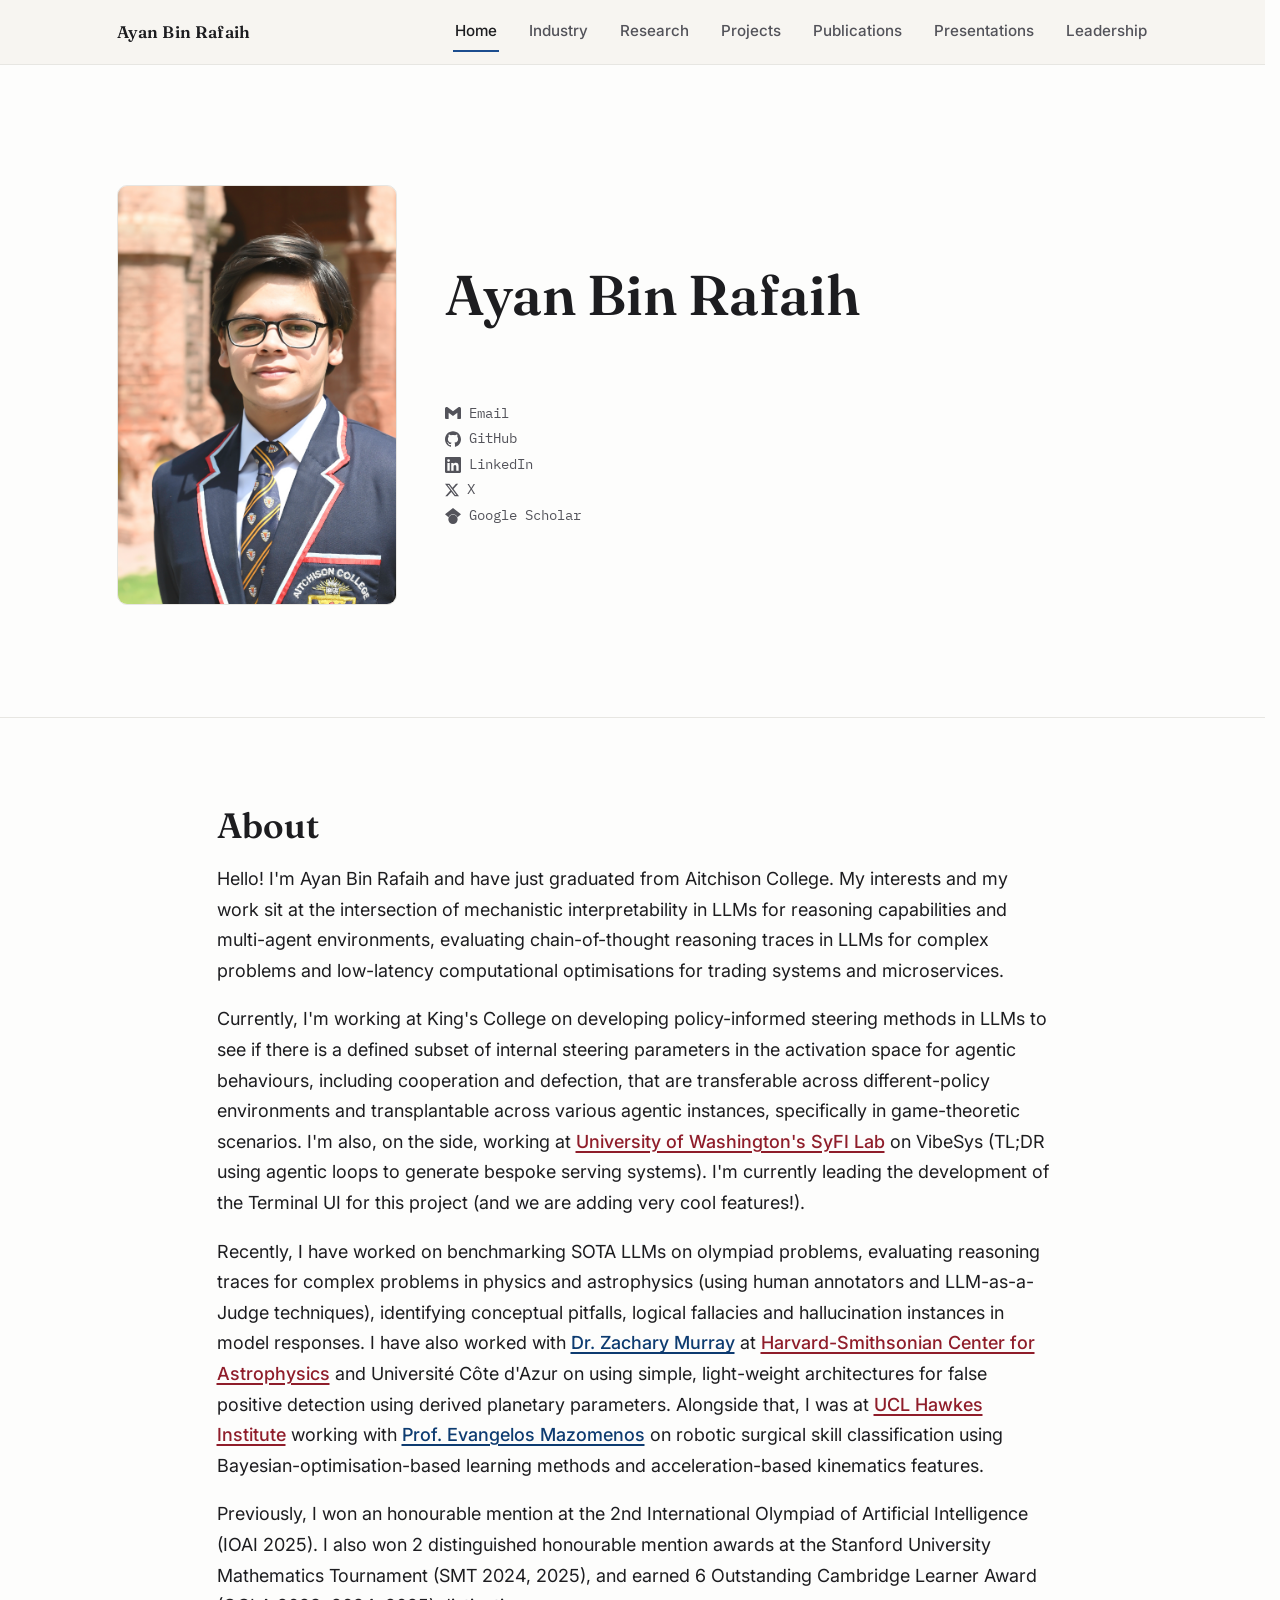
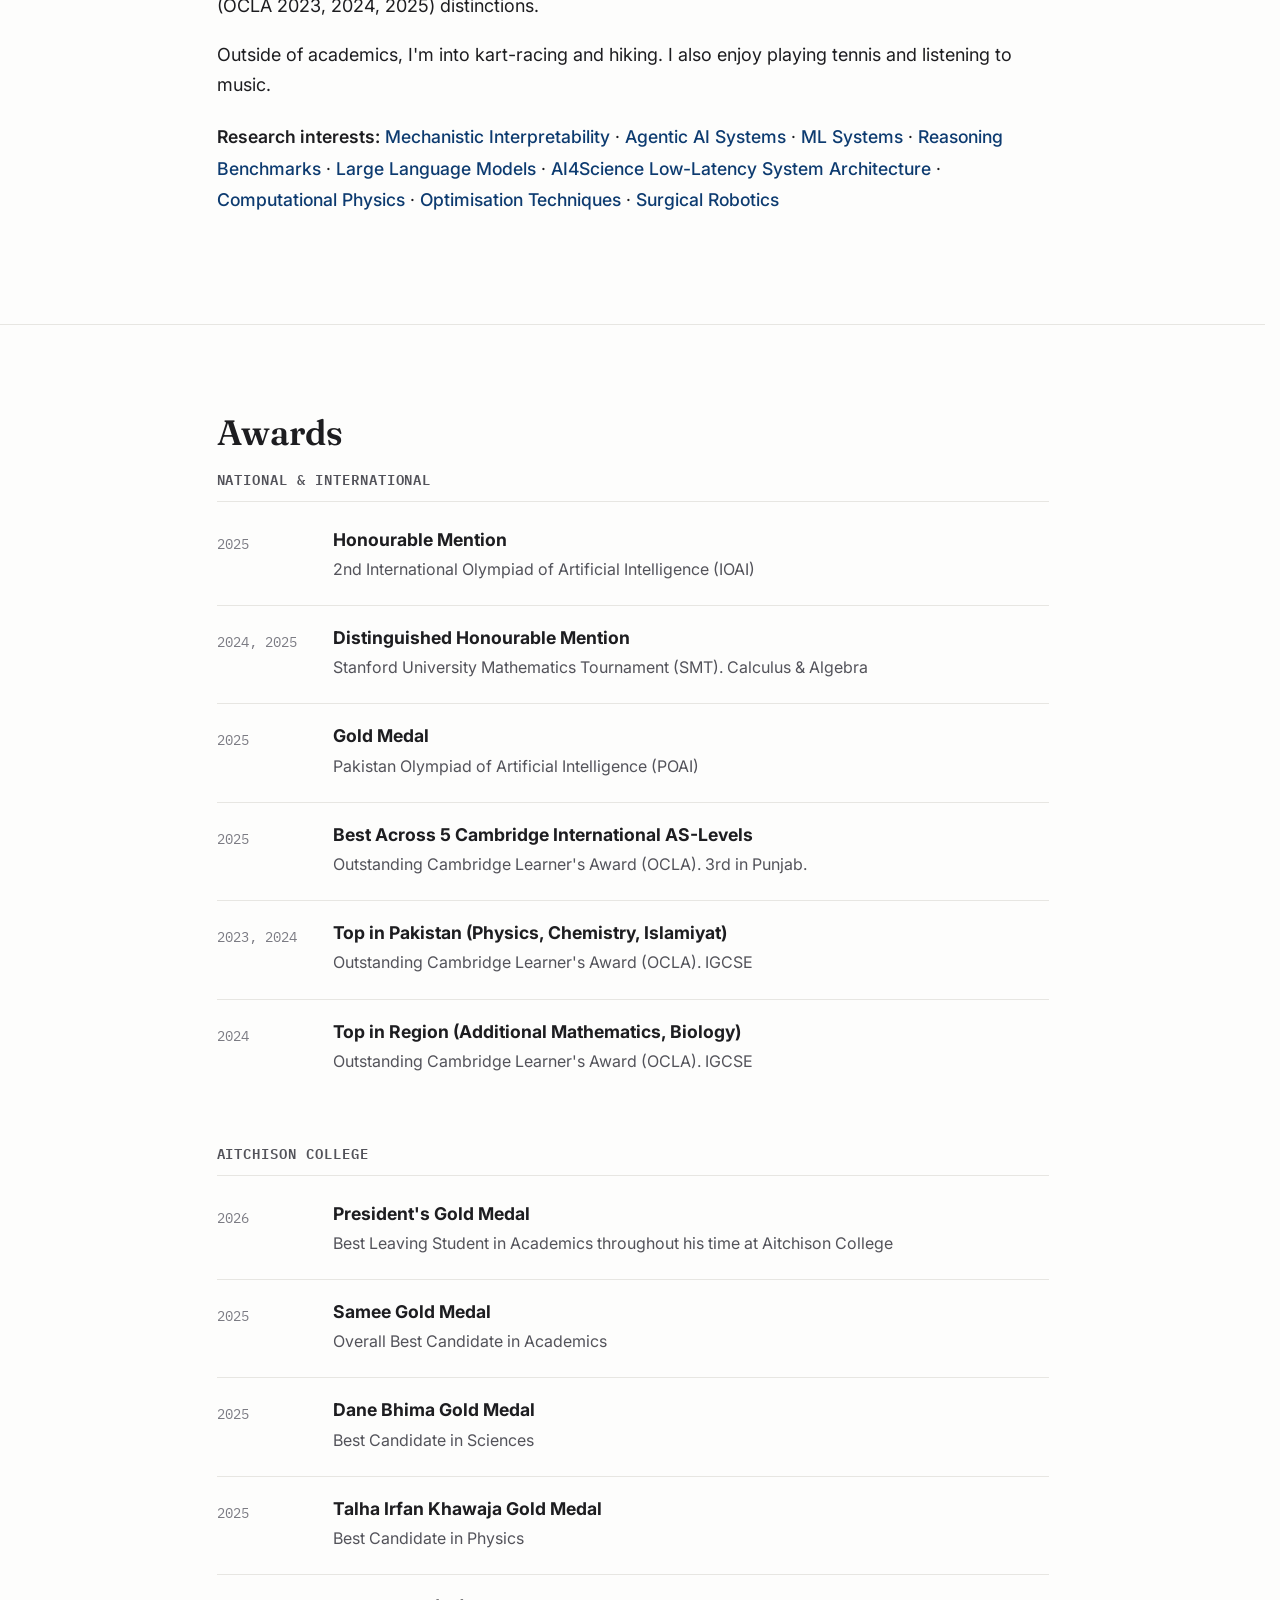
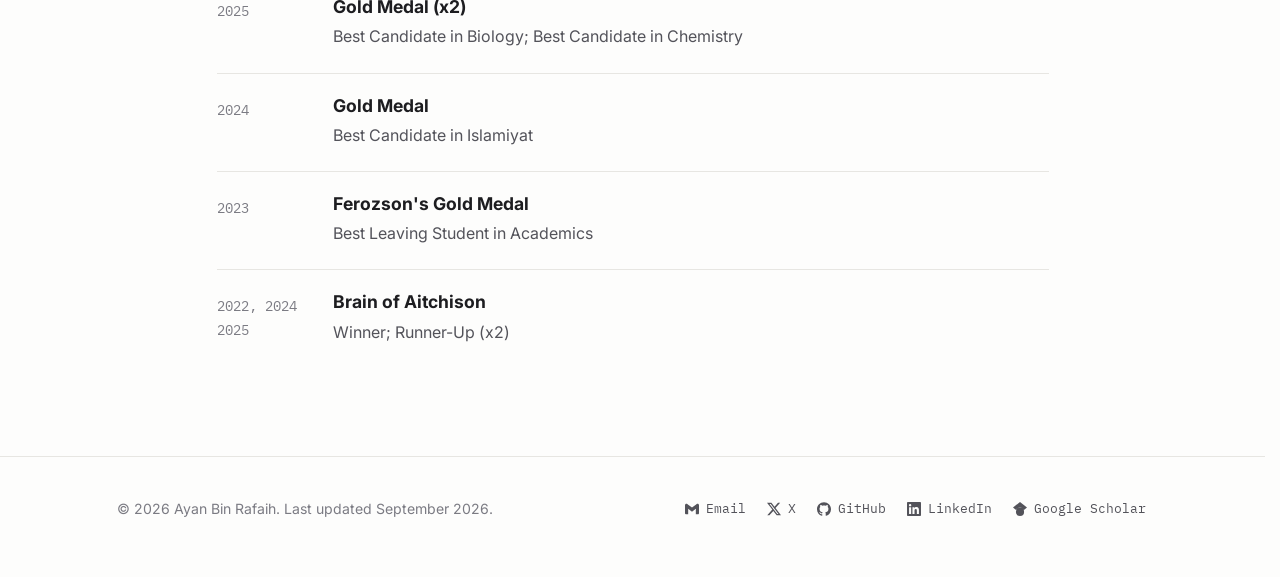
==== index.html @ d98ba375 "fix the top bar" ====
<!DOCTYPE html>
<html lang="en">
<head>
<meta charset="UTF-8">
<meta name="viewport" content="width=device-width, initial-scale=1.0">
<title>Ayan Bin Rafaih</title>
<meta name="description" content="Ayan Bin Rafaih — machine learning, computational astrophysics, and robotics research.">

<link rel="preconnect" href="https://fonts.googleapis.com">
<link rel="preconnect" href="https://fonts.gstatic.com" crossorigin>
<link href="https://fonts.googleapis.com/css2?family=Fraunces:opsz,wght@9..144,500;9..144,600;9..144,700&family=Inter:wght@400;500;600;700&family=IBM+Plex+Mono:wght@400;500&display=swap" rel="stylesheet">

<link rel="stylesheet" href="css/style.css?v=20">
</head>
<body>

<header class="site-header">
  <div class="nav-wrap">
    <a href="index.html#home" class="logo">Ayan Bin Rafaih</a>
    <button class="nav-toggle" aria-label="Toggle navigation" aria-expanded="false">
      <span></span>
    </button>
    <nav class="site-nav" id="site-nav">
      <a href="index.html#home" data-nav="home">Home</a>
      <a href="experience.html">Industry</a>
      <a href="research.html">Research</a>
      <a href="projects.html">Projects</a>
      <a href="publications.html">Publications</a>
      <a href="presentations.html">Presentations</a>
      <a href="leadership.html">Leadership</a>
    </nav>
  </div>
</header>

<main>

  <section id="home" class="hero">
    <div class="hero-inner">
      <div class="hero-text">
        <h1>Ayan Bin Rafaih</h1>
        <p class="tagline"></p>

        <div class="link-list">
          <button type="button" class="link-item link-item--email" id="email-copy" data-email="ayanbrafaih@gmail.com" aria-label="Copy email address">
            <svg width="16" height="16" viewBox="0 0 24 24" fill="currentColor" aria-hidden="true" focusable="false"><path d="M24 5.457v13.909c0 .904-.732 1.636-1.636 1.636h-3.819V11.73L12 16.64l-6.545-4.91v9.273H1.636A1.636 1.636 0 0 1 0 19.366V5.457c0-2.023 2.309-3.178 3.927-1.964L5.455 4.64 12 9.548l6.545-4.91 1.528-1.145C21.69 2.28 24 3.434 24 5.457z"></path></svg>
            <span class="link-label">Email</span>
            <span class="icon-tooltip">Click to copy</span>
          </button>

          <a class="link-item link-item--github" href="https://github.com/ayanbinrafaih" target="_blank" rel="noopener" aria-label="GitHub">
            <svg width="16" height="16" viewBox="0 0 24 24" fill="currentColor" aria-hidden="true" focusable="false"><path d="M12 .297c-6.63 0-12 5.373-12 12 0 5.303 3.438 9.8 8.205 11.385.6.113.82-.258.82-.577 0-.285-.01-1.04-.015-2.04-3.338.724-4.042-1.61-4.042-1.61C4.422 18.07 3.633 17.7 3.633 17.7c-1.087-.744.084-.729.084-.729 1.205.084 1.838 1.236 1.838 1.236 1.07 1.835 2.809 1.305 3.495.998.108-.776.417-1.305.76-1.605-2.665-.3-5.466-1.332-5.466-5.93 0-1.31.465-2.38 1.235-3.22-.135-.303-.54-1.523.105-3.176 0 0 1.005-.322 3.3 1.23.96-.267 1.98-.399 3-.405 1.02.006 2.04.138 3 .405 2.28-1.552 3.285-1.23 3.285-1.23.645 1.653.24 2.873.12 3.176.765.84 1.23 1.91 1.23 3.22 0 4.61-2.805 5.625-5.475 5.92.42.36.81 1.096.81 2.22 0 1.606-.015 2.896-.015 3.286 0 .315.21.69.825.57C20.565 22.092 24 17.592 24 12.297c0-6.627-5.373-12-12-12"></path></svg>
            <span class="link-label">GitHub</span>
          </a>

          <a class="link-item link-item--linkedin" href="https://www.linkedin.com/in/ayanbinrafaih" target="_blank" rel="noopener" aria-label="LinkedIn">
            <svg width="16" height="16" viewBox="0 0 24 24" fill="currentColor" aria-hidden="true" focusable="false"><path d="M20.447 20.452h-3.554v-5.569c0-1.328-.027-3.037-1.852-3.037-1.853 0-2.136 1.445-2.136 2.939v5.667H9.351V9h3.414v1.561h.046c.477-.9 1.637-1.85 3.37-1.85 3.601 0 4.267 2.37 4.267 5.455v6.286zM5.337 7.433a2.062 2.062 0 1 1 0-4.124 2.062 2.062 0 0 1 0 4.124zm1.782 13.019H3.555V9h3.564v11.452zM22.225 0H1.771C.792 0 0 .774 0 1.729v20.542C0 23.227.792 24 1.771 24h20.451C23.2 24 24 23.227 24 22.271V1.729C24 .774 23.2 0 22.222 0h.003z"></path></svg>
            <span class="link-label">LinkedIn</span>
          </a>

          <a class="link-item link-item--x" href="https://x.com/ayanbinrafaih" target="_blank" rel="noopener" aria-label="X (Twitter)">
            <svg width="16" height="16" viewBox="0 0 24 24" fill="currentColor" aria-hidden="true" focusable="false"><path d="M18.901 1.153h3.68l-8.04 9.19L24 22.846h-7.406l-5.8-7.584-6.638 7.584H.474l8.6-9.83L0 1.154h7.594l5.243 6.932 6.064-6.933zm-1.291 19.49h2.039L6.486 3.24H4.298l13.312 17.403z"></path></svg>
            <span class="link-label">X</span>
          </a>

          <a class="link-item link-item--scholar" href="https://scholar.google.com/citations?user=3FV8oHsAAAAJ&hl=en" target="_blank" rel="noopener" aria-label="Google Scholar">
            <svg width="16" height="16" viewBox="0 0 24 24" fill="currentColor" aria-hidden="true" focusable="false"><path d="M5.242 13.769 0 9.5 12 0l12 9.5-5.242 4.269C17.548 11.249 14.978 9.5 12 9.5c-2.977 0-5.548 1.748-6.758 4.269zM12 10a7 7 0 1 0 0 14 7 7 0 0 0 0-14z"></path></svg>
            <span class="link-label">Google Scholar</span>
          </a>
        </div>
      </div>

      <div class="hero-photo">
        <img
          src="assets/img/profile.jpg"
          alt="Photo of Ayan Bin Rafaih"
          onerror="this.style.display='none'; this.nextElementSibling.style.display='flex';">
        <div class="photo-fallback">
          <span>Add your photo</span>
          <small>assets/img/profile.jpg</small>
        </div>
      </div>
    </div>
  </section>

  <section id="about">
    <div class="section-inner">
      <h2>About</h2>

      <p>
        Hello! I'm Ayan Bin Rafaih and have just graduated from Aitchison College. My interests and my work sit at the intersection of mechanistic interpretability in LLMs for reasoning capabilities and multi-agent environments, evaluating chain-of-thought reasoning traces in LLMs for complex problems and low-latency computational optimisations for trading systems and microservices.
      </p>
      <p>
        Currently, I'm working at King's College on developing policy-informed steering methods in LLMs to see if there is a defined subset of internal steering parameters in the activation space for
        agentic behaviours, including cooperation and defection, that are transferable across different-policy environments and transplantable across various agentic instances,
        specifically in game-theoretic scenarios.
        I'm also, on the side, working at <a class="link-place" href="https://syfi.cs.washington.edu/" target="_blank" rel="noopener noreferrer">University of Washington's SyFI Lab</a> on VibeSys
        (TL;DR using agentic loops to generate bespoke serving systems). I'm currently leading the development of the Terminal UI for this project (and we are adding very cool features!).
      </p>

      <p>
        <p>
          Recently, I have worked on benchmarking SOTA LLMs on olympiad problems, evaluating reasoning traces for complex problems in physics and astrophysics (using human annotators and LLM-as-a-Judge techniques), identifying conceptual pitfalls, logical fallacies and hallucination instances in model responses.
          I have also worked with
          <a class="link-person" href="https://cv.hal.science/zachary-murray" target="_blank" rel="noopener noreferrer">
            Dr. Zachary Murray</a> at
          <a class="link-place" href="https://www.cfa.harvard.edu/" target="_blank" rel="noopener noreferrer">
            Harvard-Smithsonian Center for Astrophysics</a>
          and Université Côte d'Azur on using simple, light-weight architectures for false positive detection using derived planetary parameters.
          Alongside that, I was at <a class="link-place" href="https://www.ucl.ac.uk/hawkes-institute" target="_blank" rel="noopener noreferrer">UCL Hawkes Institute</a>
          working with <a class="link-person" href="https://profiles.ucl.ac.uk/47802-evangelos-mazomenos" target="_blank" rel="noopener noreferrer">Prof. Evangelos Mazomenos</a> on robotic surgical skill classification using Bayesian-optimisation-based learning methods and acceleration-based kinematics features.
        </p>
      </p>
      <p>
        Previously, I won an honourable mention at the 2nd International Olympiad of Artificial Intelligence (IOAI 2025).
        I also won 2 distinguished honourable mention awards at the Stanford University Mathematics Tournament 
        (SMT 2024, 2025), and earned 6 Outstanding Cambridge Learner Award (OCLA 2023, 2024, 2025) distinctions.
      </p>

      <p>
        Outside of academics, I'm into kart-racing and hiking. I also enjoy playing tennis and listening to music.
      </p>
      <div class="research-interests">
        <strong>Research interests:</strong>
        <a href="#">Mechanistic Interpretability</a> ·
        <a href="#">Agentic AI Systems</a> ·
        <a href="#">ML Systems</a> ·
        <a href="#">Reasoning Benchmarks</a> ·
        <a href="#">Large Language Models</a> ·
        <a href="#">AI4Science</a>
        <a href="#">Low-Latency System Architecture</a> ·
        <a href="#">Computational Physics</a> ·
        <a href="#">Optimisation Techniques</a> ·
        <a href="#">Surgical Robotics</a>
      </div>
    </div>
  </section>

  <section id="awards">
    <div class="section-inner">
      <h2>Awards</h2>

      <div class="awards-group">
        <h3>National &amp; International</h3>

        <div class="award-row">
          <div class="award-year">2025</div>
          <div class="award-body">
            <h4>Honourable Mention</h4>
            <p>2nd International Olympiad of Artificial Intelligence (IOAI)</p>
          </div>
        </div>

        <div class="award-row">
          <div class="award-year">2024, 2025</div>
          <div class="award-body">
            <h4>Distinguished Honourable Mention</h4>
            <p>Stanford University Mathematics Tournament (SMT). Calculus & Algebra</p>
          </div>
        </div>

        <div class="award-row">
          <div class="award-year">2025</div>
          <div class="award-body">
            <h4>Gold Medal</h4>
            <p>Pakistan Olympiad of Artificial Intelligence (POAI)</p>
          </div>
        </div>

        <div class="award-row">
          <div class="award-year">2025</div>
          <div class="award-body">
            <h4>Best Across 5 Cambridge International AS-Levels</h4>
            <p>Outstanding Cambridge Learner's Award (OCLA). 3rd in Punjab.</p>
          </div>
        </div>

        <div class="award-row">
          <div class="award-year">2023, 2024</div>
          <div class="award-body">
            <h4>Top in Pakistan (Physics, Chemistry, Islamiyat)</h4>
            <p>Outstanding Cambridge Learner's Award (OCLA). IGCSE</p>
          </div>
        </div>

        <div class="award-row">
          <div class="award-year">2024</div>
          <div class="award-body">
            <h4>Top in Region (Additional Mathematics, Biology)</h4>
            <p>Outstanding Cambridge Learner's Award (OCLA). IGCSE</p>
          </div>
        </div>

      </div>

      <div class="awards-group">
        <h3>Aitchison College</h3>

        <div class="award-row">
          <div class="award-year">2026</div>
          <div class="award-body">
            <h4>President's Gold Medal</h4>
            <p class="muted">Best Leaving Student in Academics throughout his time at Aitchison College</p>
          </div>
        </div>

        <div class="award-row">
          <div class="award-year">2025</div>
          <div class="award-body">
            <h4>Samee Gold Medal</h4>
            <p class="muted">Overall Best Candidate in Academics</p>
          </div>
        </div>

        <div class="award-row">
          <div class="award-year">2025</div>
          <div class="award-body">
            <h4>Dane Bhima Gold Medal</h4>
            <p class="muted">Best Candidate in Sciences</p>
          </div>
        </div>

        <div class="award-row">
          <div class="award-year">2025</div>
          <div class="award-body">
            <h4>Talha Irfan Khawaja Gold Medal</h4>
            <p class="muted">Best Candidate in Physics</p>
          </div>
        </div>

        <div class="award-row">
          <div class="award-year">2025</div>
          <div class="award-body">
            <h4>Gold Medal (x2)</h4>
            <p class="muted">Best Candidate in Biology; Best Candidate in Chemistry</p>
          </div>
        </div>

        <div class="award-row">
          <div class="award-year">2024</div>
          <div class="award-body">
            <h4>Gold Medal</h4>
            <p class="muted">Best Candidate in Islamiyat</p>
          </div>
        </div>

        <div class="award-row">
          <div class="award-year">2023</div>
          <div class="award-body">
            <h4>Ferozson's Gold Medal</h4>
            <p class="muted">Best Leaving Student in Academics</p>
          </div>
        </div>

        <div class="award-row">
          <div class="award-year">
            2022, 2024<br>
            2025</div>
          <div class="award-body">
            <h4>Brain of Aitchison</h4>
            <p class="muted">Winner; Runner-Up (x2)</p>
          </div>
        </div>


      </div>
    </div>
  </section>

</main>

<footer class="site-footer">
  <div class="footer-wrap">
    <p>© 2026 Ayan Bin Rafaih. Last updated September 2026.</p>
    <div class="link-list link-list--inline">
      <button type="button" class="link-item link-item--email" id="email-copy-footer" data-email="ayanbrafaih@gmail.com" aria-label="Copy email address">
        <svg width="16" height="16" viewBox="0 0 24 24" fill="currentColor" aria-hidden="true" focusable="false"><path d="M24 5.457v13.909c0 .904-.732 1.636-1.636 1.636h-3.819V11.73L12 16.64l-6.545-4.91v9.273H1.636A1.636 1.636 0 0 1 0 19.366V5.457c0-2.023 2.309-3.178 3.927-1.964L5.455 4.64 12 9.548l6.545-4.91 1.528-1.145C21.69 2.28 24 3.434 24 5.457z"></path></svg>
        <span class="link-label">Email</span>
        <span class="icon-tooltip">Copy email</span>
      </button>
      <a class="link-item link-item--x" href="#" target="_blank" rel="noopener" aria-label="X (Twitter)">
        <svg width="16" height="16" viewBox="0 0 24 24" fill="currentColor" aria-hidden="true" focusable="false"><path d="M18.901 1.153h3.68l-8.04 9.19L24 22.846h-7.406l-5.8-7.584-6.638 7.584H.474l8.6-9.83L0 1.154h7.594l5.243 6.932 6.064-6.933zm-1.291 19.49h2.039L6.486 3.24H4.298l13.312 17.403z"></path></svg>
        <span class="link-label">X</span>
        <span class="icon-tooltip">X — add link</span>
      </a>
      <a class="link-item link-item--github" href="https://github.com/ayanbinrafaih" target="_blank" rel="noopener" aria-label="GitHub">
        <svg width="16" height="16" viewBox="0 0 24 24" fill="currentColor" aria-hidden="true" focusable="false"><path d="M12 .297c-6.63 0-12 5.373-12 12 0 5.303 3.438 9.8 8.205 11.385.6.113.82-.258.82-.577 0-.285-.01-1.04-.015-2.04-3.338.724-4.042-1.61-4.042-1.61C4.422 18.07 3.633 17.7 3.633 17.7c-1.087-.744.084-.729.084-.729 1.205.084 1.838 1.236 1.838 1.236 1.07 1.835 2.809 1.305 3.495.998.108-.776.417-1.305.76-1.605-2.665-.3-5.466-1.332-5.466-5.93 0-1.31.465-2.38 1.235-3.22-.135-.303-.54-1.523.105-3.176 0 0 1.005-.322 3.3 1.23.96-.267 1.98-.399 3-.405 1.02.006 2.04.138 3 .405 2.28-1.552 3.285-1.23 3.285-1.23.645 1.653.24 2.873.12 3.176.765.84 1.23 1.91 1.23 3.22 0 4.61-2.805 5.625-5.475 5.92.42.36.81 1.096.81 2.22 0 1.606-.015 2.896-.015 3.286 0 .315.21.69.825.57C20.565 22.092 24 17.592 24 12.297c0-6.627-5.373-12-12-12"></path></svg>
        <span class="link-label">GitHub</span>
        <span class="icon-tooltip">GitHub</span>
      </a>
      <a class="link-item link-item--linkedin" href="https://www.linkedin.com/in/ayanbinrafaih" target="_blank" rel="noopener" aria-label="LinkedIn">
        <svg width="16" height="16" viewBox="0 0 24 24" fill="currentColor" aria-hidden="true" focusable="false"><path d="M20.447 20.452h-3.554v-5.569c0-1.328-.027-3.037-1.852-3.037-1.853 0-2.136 1.445-2.136 2.939v5.667H9.351V9h3.414v1.561h.046c.477-.9 1.637-1.85 3.37-1.85 3.601 0 4.267 2.37 4.267 5.455v6.286zM5.337 7.433a2.062 2.062 0 1 1 0-4.124 2.062 2.062 0 0 1 0 4.124zm1.782 13.019H3.555V9h3.564v11.452zM22.225 0H1.771C.792 0 0 .774 0 1.729v20.542C0 23.227.792 24 1.771 24h20.451C23.2 24 24 23.227 24 22.271V1.729C24 .774 23.2 0 22.222 0h.003z"></path></svg>
        <span class="link-label">LinkedIn</span>
        <span class="icon-tooltip">LinkedIn</span>
      </a>
      <a class="link-item link-item--scholar" href="https://scholar.google.com/citations?user=3FV8oHsAAAAJ&hl=en" target="_blank" rel="noopener" aria-label="Google Scholar">
        <svg width="16" height="16" viewBox="0 0 24 24" fill="currentColor" aria-hidden="true" focusable="false"><path d="M5.242 13.769 0 9.5 12 0l12 9.5-5.242 4.269C17.548 11.249 14.978 9.5 12 9.5c-2.977 0-5.548 1.748-6.758 4.269zM12 10a7 7 0 1 0 0 14 7 7 0 0 0 0-14z"></path></svg>
        <span class="link-label">Google Scholar</span>
        <span class="icon-tooltip">Google Scholar</span>
      </a>
    </div>
  </div>
</footer>

<script src="js/main.js?v=2"></script>
</body>
</html>
---- css/style.css ----
:root {

    --bg:            #fdfdfc;
    --bg-elevated:   #ffffff;
    --bg-subtle:     #f4f4f2;
    --border:        #e7e6e2;
    --border-strong: #d3d1cb;

    --text:          #1d1d20;
    --text-soft:     #53535a;
    --text-faint:    #7b7b83;

    --accent:        #1c4d8f;
    --accent-strong: #123a6b;
    --accent-soft:   #cbdcf3;
    --accent-soft-2: #e7effa;

    --link:          #0d3b70;
    --link-hover:    #082a52;
    --meta:          #10528f;
    --meta-hover:    #0d4180;
    --place:         #8f1d2a;
    --place-hover:   #6b1220;
    --meta-soft:     #e7effa;
    --meta-border:   #b9cdea;
    --ink-strong:    #1b1a18;

    --shadow: 0 1px 2px rgba(28, 28, 30, 0.04), 0 4px 16px rgba(28, 28, 30, 0.05);

    --font-display: "Fraunces", "Iowan Old Style", Georgia, serif;
    --font-body: "Inter", -apple-system, BlinkMacSystemFont, "Segoe UI", sans-serif;
    --font-mono: "IBM Plex Mono", "SFMono-Regular", Consolas, monospace;

    --max-w: 880px;
    --max-w-wide: 1080px;
    --radius: 10px;
    --radius-sm: 6px;
  }

  *, *::before, *::after { box-sizing: border-box; }

  html {
    scroll-behavior: smooth;
    scroll-padding-top: 84px;
    scrollbar-gutter: stable;
  }

  @media (prefers-reduced-motion: reduce) {
    html { scroll-behavior: auto; }
    *, *::before, *::after {
      animation-duration: 0.001ms !important;
      animation-iteration-count: 1 !important;
      transition-duration: 0.001ms !important;
      scroll-behavior: auto !important;
    }
  }

  body {
    margin: 0;
    background: var(--bg);
    color: var(--text);
    font-family: var(--font-body);
    font-size: 18px;
    line-height: 1.7;
    -webkit-font-smoothing: antialiased;
  }

  h1, h2, h3, h4 {
    font-family: var(--font-display);
    font-weight: 600;
    line-height: 1.15;
    margin: 0 0 0.5em;
    color: var(--text);
  }

  h1 { font-size: clamp(2.4rem, 6vw, 3.5rem); font-weight: 600; }
  h2 { font-size: clamp(1.8rem, 4vw, 2.2rem); }
  h3 { font-size: 1.3rem; }

  p { margin: 0 0 1em; }

  a {
    color: var(--link);
    font-weight: 500;
    text-decoration: underline;
    text-decoration-thickness: 2px;
    text-underline-offset: 3px;
}

a:hover {
    color: var(--link-hover);
}

  a.link-place { color: var(--place); }
  a.link-place:hover { color: var(--place-hover); }
  a.link-person { color: var(--link); }
  a.link-person:hover { color: var(--link-hover); }

  a:focus-visible,
  button:focus-visible,
  input:focus-visible,
  textarea:focus-visible,
  [tabindex]:focus-visible {
    outline: 2px solid var(--accent);
    outline-offset: 3px;
    border-radius: 4px;
  }

  ul { padding-left: 1.2em; }

  img { max-width: 100%; display: block; }

  .muted { color: var(--text-soft); }

  .visually-hidden {
    position: absolute;
    width: 1px; height: 1px;
    overflow: hidden;
    clip: rect(0 0 0 0);
    white-space: nowrap;
  }

  .section-inner {
    max-width: var(--max-w);
    margin: 0 auto;
    padding: 0 24px;
  }
  .section-inner--projects {
    max-width: 1180px;
    margin: 0 auto;
    padding: 0 24px;
  }
  .section-inner--wide {
    max-width: var(--max-w-wide);
    margin: 0 auto;
    padding: 0 24px;
  }

  section { padding: 88px 0; }
  section + section { border-top: 1px solid var(--border); }

  .eyebrow {
    font-family: var(--font-mono);
    font-size: 0.74rem;
    letter-spacing: 0.09em;
    text-transform: uppercase;
    color: var(--accent-strong);
    margin: 0 0 14px;
  }

  .section-head {
    margin-bottom: 44px;
  }
  .section-head p {
    max-width: 56ch;
    color: var(--text-soft);
    font-size: 1.15rem;
  }

  .site-header {
    position: sticky;
    top: 0;
    z-index: 50;
    background: rgba(247, 245, 240, 0.92);
    backdrop-filter: saturate(140%) blur(8px);
    border-bottom: 1px solid var(--border);
  }

  .nav-wrap {
    max-width: var(--max-w-wide);
    margin: 0 auto;
    padding: 0 24px;
    height: 64px;
    display: flex;
    align-items: center;
    justify-content: space-between;
  }

  .logo {
    font-family: var(--font-display);
    font-weight: 600;
    font-size: 1.05rem;
    color: var(--text);
    text-decoration: none;
    letter-spacing: 0.01em;
    white-space: nowrap;
  }
  .logo:hover { color: var(--accent-strong); }

  .site-nav {
    display: flex;
    align-items: center;
    gap: 28px;
  }

  .site-nav a {
    font-size: 0.95rem;
    color: var(--text-soft);
    text-decoration: none;
    padding: 6px 2px;
    border-bottom: 2px solid transparent;
    transition: color 0.15s ease, border-color 0.15s ease;
  }
  .site-nav a:hover { color: var(--text); }
  .site-nav a.is-active {
    color: var(--text);
    border-bottom-color: var(--accent);
  }

  .nav-toggle {
    display: none;
    width: 38px; height: 38px;
    background: transparent;
    border: 1px solid var(--border-strong);
    border-radius: var(--radius-sm);
    cursor: pointer;
    position: relative;
  }
  .nav-toggle span,
  .nav-toggle span::before,
  .nav-toggle span::after {
    content: "";
    position: absolute;
    left: 9px; right: 9px;
    height: 2px;
    background: var(--text);
    transition: transform 0.2s ease, opacity 0.2s ease;
  }
  .nav-toggle span { top: 18px; }
  .nav-toggle span::before { top: -6px; }
  .nav-toggle span::after { top: 6px; }
  .nav-toggle[aria-expanded="true"] span { opacity: 0; }
  .nav-toggle[aria-expanded="true"] span::before { transform: translateY(6px) rotate(45deg); top: 0;}
  .nav-toggle[aria-expanded="true"] span::after { transform: translateY(-6px) rotate(-45deg); top: 0;}

  @media (max-width: 760px) {
    .nav-toggle { display: block; }
    .site-nav {
      position: absolute;
      top: 64px; left: 0; right: 0;
      background: var(--bg-elevated);
      border-bottom: 1px solid var(--border);
      flex-direction: column;
      align-items: flex-start;
      gap: 0;
      max-height: 0;
      overflow: hidden;
      transition: max-height 0.25s ease;
    }
    .site-nav.is-open { max-height: 320px; }
    .site-nav a {
      width: 100%;
      padding: 14px 24px;
      border-bottom: 1px solid var(--border);
      border-left: 3px solid transparent;
    }
    .site-nav a.is-active { border-left-color: var(--accent); border-bottom-color: var(--border); }
  }

  .btn {
    display: inline-flex;
    align-items: center;
    gap: 8px;
    font-family: var(--font-body);
    font-size: 0.95rem;
    font-weight: 600;
    padding: 11px 20px;
    border-radius: var(--radius-sm);
    text-decoration: none;
    border: 1px solid transparent;
    cursor: pointer;
    transition: transform 0.12s ease, background 0.15s ease, border-color 0.15s ease, color .15s ease;
  }
  .btn:active { transform: translateY(1px); }

  .btn-primary {
    background: var(--accent-strong);
    color: #ffffff;
  }
  .btn-primary:hover { background: var(--accent); color: #fff; }

  .btn-ghost {
    background: transparent;
    border-color: var(--border-strong);
    color: var(--text);
  }
  .btn-ghost:hover { border-color: var(--accent); color: var(--accent-strong); }

  .tag-list {
    list-style: none;
    padding: 0;
    margin: 0;
    display: flex;
    flex-wrap: wrap;
    gap: 8px;
  }
  .tag-list li {
    font-family: var(--font-mono);
    font-size: 0.78rem;
    letter-spacing: 0.01em;
    background: var(--meta-soft);
    color: var(--meta);
    border: 1px solid var(--meta-border);
    padding: 5px 11px;
    font-weight: 500;
    border-radius: 999px;
  }

  .pill-row {
    display: flex;
    flex-wrap: wrap;
    gap: 8px;
    margin-top: 14px;
  }
  .pill {
    font-family: var(--font-mono);
    font-size: 0.8rem;
    display: inline-flex;
    align-items: center;
    gap: 6px;
    padding: 6px 12px;
    border-radius: 999px;
    border: 1px solid var(--border-strong);
    background: var(--bg-elevated);
    color: var(--text);
    text-decoration: none;
    cursor: pointer;
    line-height: 1.4;
  }
  .pill svg { flex: none; display: block; }
  .pill:hover { border-color: var(--accent); color: var(--accent-strong); }
  .pill[aria-expanded="true"] {
    background: var(--accent-soft-2);
    border-color: var(--accent);
    color: var(--accent-strong);
  }
  .pill.is-disabled {
    color: var(--text-faint);
    border-color: var(--border);
    cursor: default;
    background: transparent;
  }
  .pill.is-disabled:hover { border-color: var(--border); color: var(--text-faint); }

  .hero { padding-top: 64px; }
  .hero-inner {
    max-width: var(--max-w-wide);
    margin: 0 auto;
    padding: 56px 24px 24px;
    display: grid;

    grid-template-columns: 280px 1fr;
    gap: 48px;
    align-items: center;
  }
  .hero-photo { order: -1; }
  .hero-text {
    display: flex;
    flex-direction: column;
    align-items: flex-start;
  }

  .tagline {
    font-size: 1.3rem;
    color: var(--text-soft);
    max-width: 46ch;
  }

  .link-list {
    display: flex;
    flex-direction: column;
    align-items: flex-start;
    gap: 4px;
    margin-top: 26px;
  }

  .link-item {
    position: relative;
    display: inline-flex;
    align-items: center;
    gap: 8px;
    padding: 1px 3px;
    margin-left: -3px;
    border: 0;
    background: none;
    border-radius: var(--radius-sm);
    color: var(--text-soft);
    font-family: var(--font-mono);
    font-size: 0.875rem;
    font-weight: 400;
    line-height: 1.4;
    text-decoration: none;
    cursor: pointer;
    transition: color 0.15s ease, opacity 0.15s ease;
  }

  .link-item svg {
    width: 16px;
    height: 16px;
    flex: none;
    display: block;
    color: inherit;
  }

  .link-item--x svg { width: 14px; height: 14px; }

  .link-label {
    text-decoration: underline;
    text-decoration-color: transparent;
    text-decoration-thickness: 1px;
    text-underline-offset: 3px;
    transition: text-decoration-color 0.15s ease;
  }

  .link-item:hover,
  .link-item:focus-visible { color: var(--accent-strong); }
  .link-item:hover .link-label,
  .link-item:focus-visible .link-label { text-decoration-color: currentColor; }

  .icon-tooltip {
    position: absolute;
    bottom: calc(100% + 7px);
    left: 50%;
    transform: translateX(-50%);
    background: var(--text);
    color: var(--bg-elevated);
    font-family: var(--font-mono);
    font-size: 0.68rem;
    font-weight: 400;
    white-space: nowrap;
    padding: 4px 9px;
    border-radius: 4px;
    opacity: 0;
    pointer-events: none;
    transition: opacity 0.15s ease;
  }
  .link-item:hover .icon-tooltip,
  .link-item.show-tooltip .icon-tooltip { opacity: 1; }

  .link-list--inline {
    flex-direction: row;
    flex-wrap: wrap;
    align-items: center;
    gap: 8px 18px;
    margin-top: 0;
  }
  .link-list--inline .link-item { font-size: 0.8rem; gap: 7px; }
  .link-list--inline .link-item svg,
  .link-list--inline .link-item--x svg { width: 14px; height: 14px; }

  .hero-photo {
    position: relative;
    aspect-ratio: 2 / 3;
    border-radius: var(--radius);
    overflow: hidden;
    background: var(--bg-subtle);
    border: 1px solid var(--border);
  }
  .hero-photo img { width: 100%; height: 100%; object-fit: cover; object-position: center top; }
  .photo-fallback {
    display: none;
    position: absolute;
    inset: 0;
    flex-direction: column;
    align-items: center;
    justify-content: center;
    gap: 6px;
    text-align: center;
    color: var(--text-faint);
    padding: 24px;
  }
  .photo-fallback span {
    font-family: var(--font-display);
    font-size: 1rem;
    color: var(--text-soft);
  }
  .photo-fallback small {
    font-family: var(--font-mono);
    font-size: 0.74rem;
    background: var(--bg-elevated);
    border: 1px solid var(--border);
    padding: 3px 8px;
    border-radius: 4px;
  }

  @media (max-width: 760px) {
    .hero-inner { grid-template-columns: 1fr; gap: 32px; padding-top: 32px; }
    .hero-photo { max-width: 280px; margin: 0; }
  }

  .placeholder-box {
    border: 1px dashed var(--border-strong);
    border-radius: var(--radius);
    background: var(--bg-elevated);
    padding: 22px 24px;
    color: var(--text-faint);
    font-style: italic;
  }
  .placeholder-box p:last-child { margin-bottom: 0; }
  .placeholder-tag {
    display: inline-block;
    font-family: var(--font-mono);
    font-style: normal;
    font-size: 0.7rem;
    letter-spacing: 0.06em;
    text-transform: uppercase;
    color: var(--meta);
    background: var(--meta-soft);
    padding: 3px 9px;
    border-radius: 999px;
    margin-bottom: 10px;
  }

  .awards-group { margin-bottom: 48px; }
  .awards-group:last-child { margin-bottom: 0; }
  .awards-group h3 {
    font-family: var(--font-mono);
    font-size: 0.85rem;
    letter-spacing: 0.07em;
    text-transform: uppercase;
    color: var(--text-soft);
    font-weight: 600;
    padding-bottom: 14px;
    border-bottom: 1px solid var(--border);
    margin-bottom: 6px;
  }

  .award-row {
    display: grid;
    grid-template-columns: 96px 1fr;
    gap: 20px;
    padding: 22px 0;
    border-bottom: 1px solid var(--border);
  }
  .award-row:last-child { border-bottom: none; }

  .award-year {
    font-family: var(--font-mono);
    font-size: 0.85rem;
    color: var(--text-faint);
    padding-top: 3px;
  }

  .award-body h4 {
    font-family: var(--font-body);
    font-weight: 700;
    font-size: 1.1rem;
    margin-bottom: 6px;
    color: var(--text);
  }
  .award-body ul {
    margin: 8px 0 0;
    padding-left: 1.1em;
    color: var(--text-soft);
    font-size: 1rem;
  }
  .award-body ul li { margin-bottom: 3px; }
  .award-body p {
    color: var(--text-soft);
    font-size: 1rem;
    margin: 6px 0 0;
  }

  @media (max-width: 600px) {
    .award-row { grid-template-columns: 1fr; gap: 6px; }
    .award-year { padding-top: 0; }
  }

  .page-header {
    padding: 56px 0 24px;
  }
  .page-header h1 { margin-bottom: 14px; }
  .page-header p {
    max-width: 60ch;
    color: var(--text-soft);
    font-size: 1.2rem;
  }

  .timeline {
    position: relative;
    margin-top: 8px;
    padding-left: 28px;
    border-left: 2px solid var(--border);
  }

  .timeline-item {
    position: relative;
    padding-bottom: 44px;
  }
  .timeline-item:last-child { padding-bottom: 0; }

  .timeline-item::before {
    content: "";
    position: absolute;
    left: -34px;
    top: 5px;
    width: 11px;
    height: 11px;
    border-radius: 50%;
    background: var(--bg);
    border: 2px solid var(--accent);
  }

  .timeline-meta {
    display: flex;
    flex-wrap: wrap;
    align-items: baseline;
    gap: 10px;
    margin-bottom: 4px;
  }
  .timeline-dates {
    font-family: var(--font-mono);
    font-size: 0.8rem;
    color: var(--meta);
    letter-spacing: 0.02em;
  }
  .timeline-item h3 { margin-bottom: 2px; }
  .timeline-org {
    color: var(--text-soft);
    font-size: 1rem;
    margin-bottom: 12px;
  }
.timeline-summary {
  font-weight: 600;
  font-style: italic;
  color: var(--ink-strong);
  font-size: 0.97rem;
  margin: 0 0 10px 0;
}

.timeline-desc {
  color: var(--text-soft);
  font-size: 0.95rem;
  font-family: var(--font-body);
  margin: 0 0 8px 0;
  padding-left: 1.15em;
  line-height: 1.65;
}
.timeline-desc li { margin-bottom: 6px; }
.timeline-desc li:last-child { margin-bottom: 0; }
  .timeline-item ul {
    margin: 0;
    padding-left: 1.15em;
    color: var(--text-soft);
    font-size: 1rem;
  }
  .timeline-item ul li { margin-bottom: 6px; }

  .pub-filters {
    display: flex;
    flex-wrap: wrap;
    gap: 8px;
    margin-bottom: 36px;
  }
  .pub-filter {
    font-family: var(--font-mono);
    font-size: 0.8rem;
    font-weight: 500;
    background: transparent;
    border: 1px solid #bfbcb4;
    color: #35322e;
    padding: 6px 13px;
    border-radius: 999px;
    cursor: pointer;
  }
  .pub-filter:hover { border-color: var(--accent); color: var(--accent-strong); }
  .pub-filter.is-active {
    background: var(--accent-strong);
    border-color: var(--accent-strong);
    color: #ffffff;
  }

  .pub-list {
    list-style: none;
    margin: 0;
    padding: 0;
  }
  .pub-item {
    padding: 28px 0;
    border-bottom: 1px solid var(--border);
  }
  .pub-item:first-child { padding-top: 0; }

  .pub-title {
    font-family: var(--font-display);
    font-size: 1.25rem;
    font-weight: 600;
    margin-bottom: 6px;
  }
  .pub-title a { text-decoration: none; }
  .pub-title a:hover { text-decoration: underline; }

  .pub-authors { font-size: 1rem; margin-bottom: 4px; color: var(--text); }
  .pub-venue {
    font-size: 0.95rem;
    color: var(--text-soft);
    font-style: italic;
    margin-bottom: 0;
  }

  .pub-panel {
    display: none;
    margin-top: 16px;
    padding: 16px 18px;
    background: var(--bg-elevated);
    border: 1px solid var(--border);
    border-radius: var(--radius-sm);
    font-size: 0.95rem;
    color: var(--text-soft);
  }
  .pub-panel.is-open { display: block; }
  .pub-panel pre {
    margin: 0;
    white-space: pre-wrap;
    word-break: break-word;
    font-family: var(--font-mono);
    font-size: 0.8rem;
    color: var(--text);
  }
  .pub-panel-copy {
    margin-top: 10px;
    font-family: var(--font-mono);
    font-size: 0.75rem;
    background: transparent;
    border: 1px solid var(--border-strong);
    color: var(--text-soft);
    padding: 4px 10px;
    border-radius: var(--radius-sm);
    cursor: pointer;
  }
  .pub-panel-copy:hover { border-color: var(--accent); color: var(--accent-strong); }

  .talk-list { list-style: none; margin: 0; padding: 0; }
  .talk-item {
    display: grid;
    grid-template-columns: 90px 1fr;
    gap: 18px;
    padding: 18px 0;
    border-bottom: 1px solid var(--border);
  }
  .talk-item:last-child { border-bottom: none; }
  .talk-year {
    font-family: var(--font-mono);
    font-size: 0.85rem;
    color: var(--meta);
    letter-spacing: 0.02em;
    padding-top: 2px;
  }
  .talk-title {
    font-weight: 600;
    margin-bottom: 4px;
    font-size: 1.05rem;
    color: var(--ink-strong);
  }
  .talk-meta { color: var(--text-soft); font-size: 0.95rem; }
  .talk-type {
    font-family: var(--font-mono);
    font-size: 0.74rem;
    font-weight: 500;
    border: 1px solid var(--meta-border);
    text-transform: uppercase;
    letter-spacing: 0.04em;
    color: var(--meta);
    background: var(--meta-soft);
    padding: 2px 8px;
    border-radius: 999px;
    margin-right: 8px;
  }
  @media (max-width: 600px) {
    .talk-item { grid-template-columns: 1fr; gap: 4px; }
  }

  .project-grid {
    display: grid;
    grid-template-columns: 1fr;
    gap: 28px;
  }

  .project-card {
    border: 1px solid var(--border);
    background: var(--bg-elevated);
    border-radius: var(--radius);
    padding: 30px 32px;
    box-shadow: var(--shadow);
  }

  .project-card--footnoted {
    position: relative;
    padding-bottom: 44px;
  }
  .project-footnote {
    position: absolute;
    right: 32px;
    bottom: 14px;
    font-family: var(--font-mono);
    font-size: 0.72rem;
    color: var(--text-faint);
  }

  .project-head {
    display: flex;
    justify-content: space-between;
    align-items: flex-start;
    gap: 16px;
    flex-wrap: wrap;
    margin-bottom: 10px;
  }
  .project-head h3 { margin-bottom: 0; font-size: 1.4rem; }
  .project-status {
    font-family: var(--font-mono);
    font-size: 0.74rem;
    text-transform: uppercase;
    letter-spacing: 0.05em;
    color: var(--text-faint);
    white-space: nowrap;
    padding-top: 6px;
  }

  .project-card .tag-list { margin: 6px 0 18px; }

  .project-body {
    display: flex;
    align-items: flex-start;
    gap: 30px;
  }
  .project-main { flex: 1; min-width: 0; }

  .project-figure {
    flex: none;
    width: 480px;
    margin: 0;
  }
  .project-figure a {
    display: block;
    border: 1px solid var(--border);
    border-radius: var(--radius-sm);
    overflow: hidden;
    text-decoration: none;
    transition: border-color 0.15s ease;
  }
  .project-figure a:hover { border-color: var(--accent); }
  .project-figure img {
    width: 100%;
    height: auto;
    display: block;
  }

  .figure-credit {
    margin-top: 8px;
    font-family: var(--font-mono);
    font-size: 0.76rem;
    color: var(--text-faint);
    text-align: right;
  }
  .figure-credit a {
    display: inline-flex;
    align-items: center;
    gap: 5px;
    margin-left: 4px;
    color: var(--text-soft);
    font-weight: 400;
    text-decoration: underline;
    text-decoration-color: transparent;
    text-decoration-thickness: 1px;
    text-underline-offset: 3px;
    transition: color 0.15s ease, text-decoration-color 0.15s ease;
  }
  .figure-credit a:hover {
    color: var(--accent-strong);
    text-decoration-color: currentColor;
  }
  .figure-credit svg { flex: none; display: block; width: 0.62em; height: 0.82em; }

  .project-desc {
    color: var(--text-soft);
    font-size: 0.92rem;
    line-height: 1.7;
    margin: 14px 0 18px;
  }
  .project-desc p:last-child { margin-bottom: 0; }

  @media (max-width: 1080px) {
    .project-figure { width: 400px; }
  }
  @media (max-width: 900px) {
    .project-body { flex-direction: column; }
    .project-figure { width: 100%; max-width: 480px; }
  }

  .project-card ul.bullets {
    margin: 0;
    padding-left: 1.15em;
    color: var(--text-soft);
    font-size: 1rem;
  }
  .project-card ul.bullets li { margin-bottom: 7px; }

  .site-footer {
    border-top: 1px solid var(--border);
    padding: 40px 0 56px;
  }
  .footer-wrap {
    max-width: var(--max-w-wide);
    margin: 0 auto;
    padding: 0 24px;
    display: flex;
    flex-wrap: wrap;
    justify-content: space-between;
    align-items: center;
    gap: 16px;
  }
  .footer-wrap p {
    margin: 0;
    font-size: 0.88rem;
    color: var(--text-faint);
  }

  .research-interests {
    margin: 1.25rem 0;
    font-size: 1.10rem;
    line-height: 1.8;
}

.research-interests strong {
    font-weight: 600;
    color: var(--text);
}

.research-interests a {
    color: var(--link);
    text-decoration: none;
}

.research-interests a:hover {
    text-decoration: underline;
}

.lead-item { padding: 26px 0; }

.lead-row {
    display: flex;
    justify-content: space-between;
    align-items: baseline;
    gap: 28px;
}
.lead-row--sub { margin-top: 6px; }

.lead-title {
    font-family: var(--font-display);
    font-size: 1.25rem;
    font-weight: 600;
    color: var(--link);
    margin: 0;
}

.lead-org {
    flex: none;
    text-align: right;
    font-size: 0.98rem;
    font-weight: 600;
    color: var(--text);
}

.lead-desc {
    margin: 0;
    font-size: 1rem;
    color: var(--text-soft);
    max-width: 62ch;
}

.lead-date {
    flex: none;
    text-align: right;
    white-space: nowrap;
    font-family: var(--font-mono);
    font-size: 0.85rem;
    letter-spacing: 0.02em;
    color: var(--meta);
}

@media (max-width: 640px) {
    .lead-row { flex-direction: column; gap: 4px; }
    .lead-org, .lead-date { text-align: left; }
}
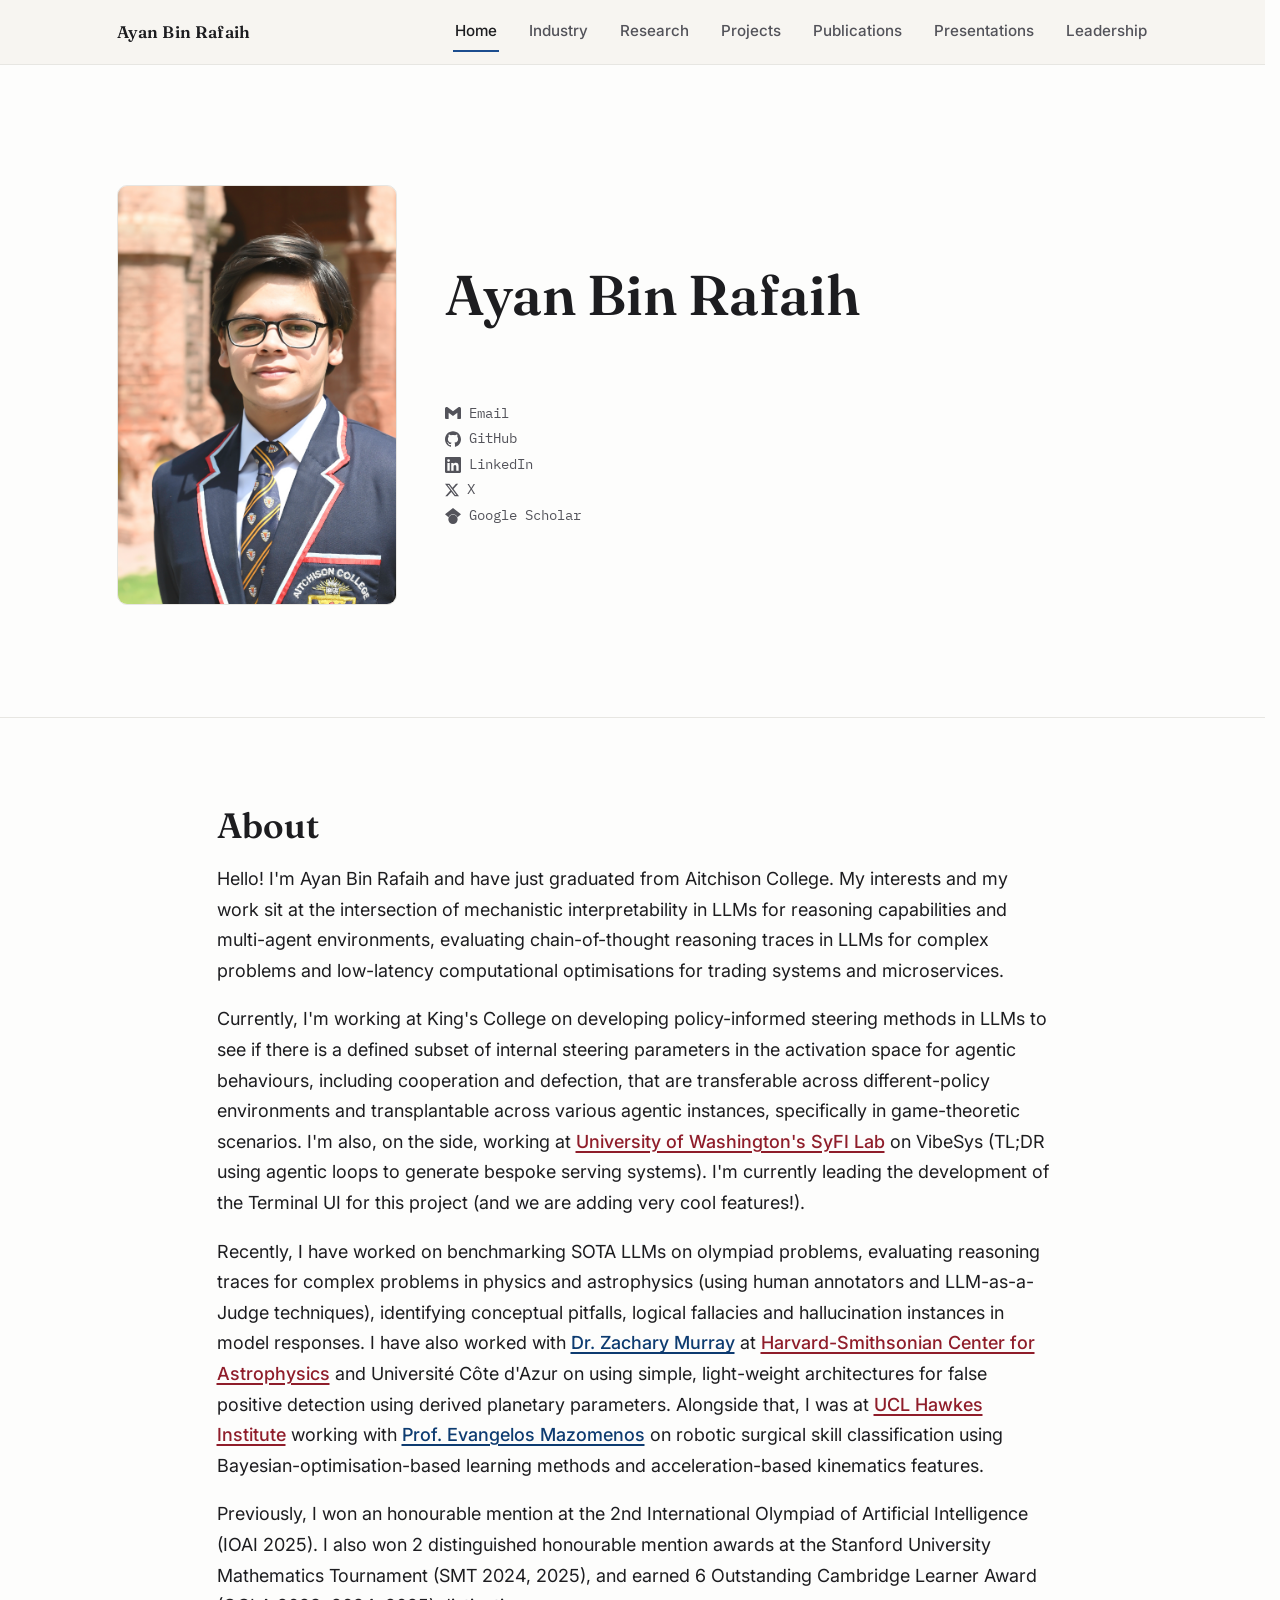
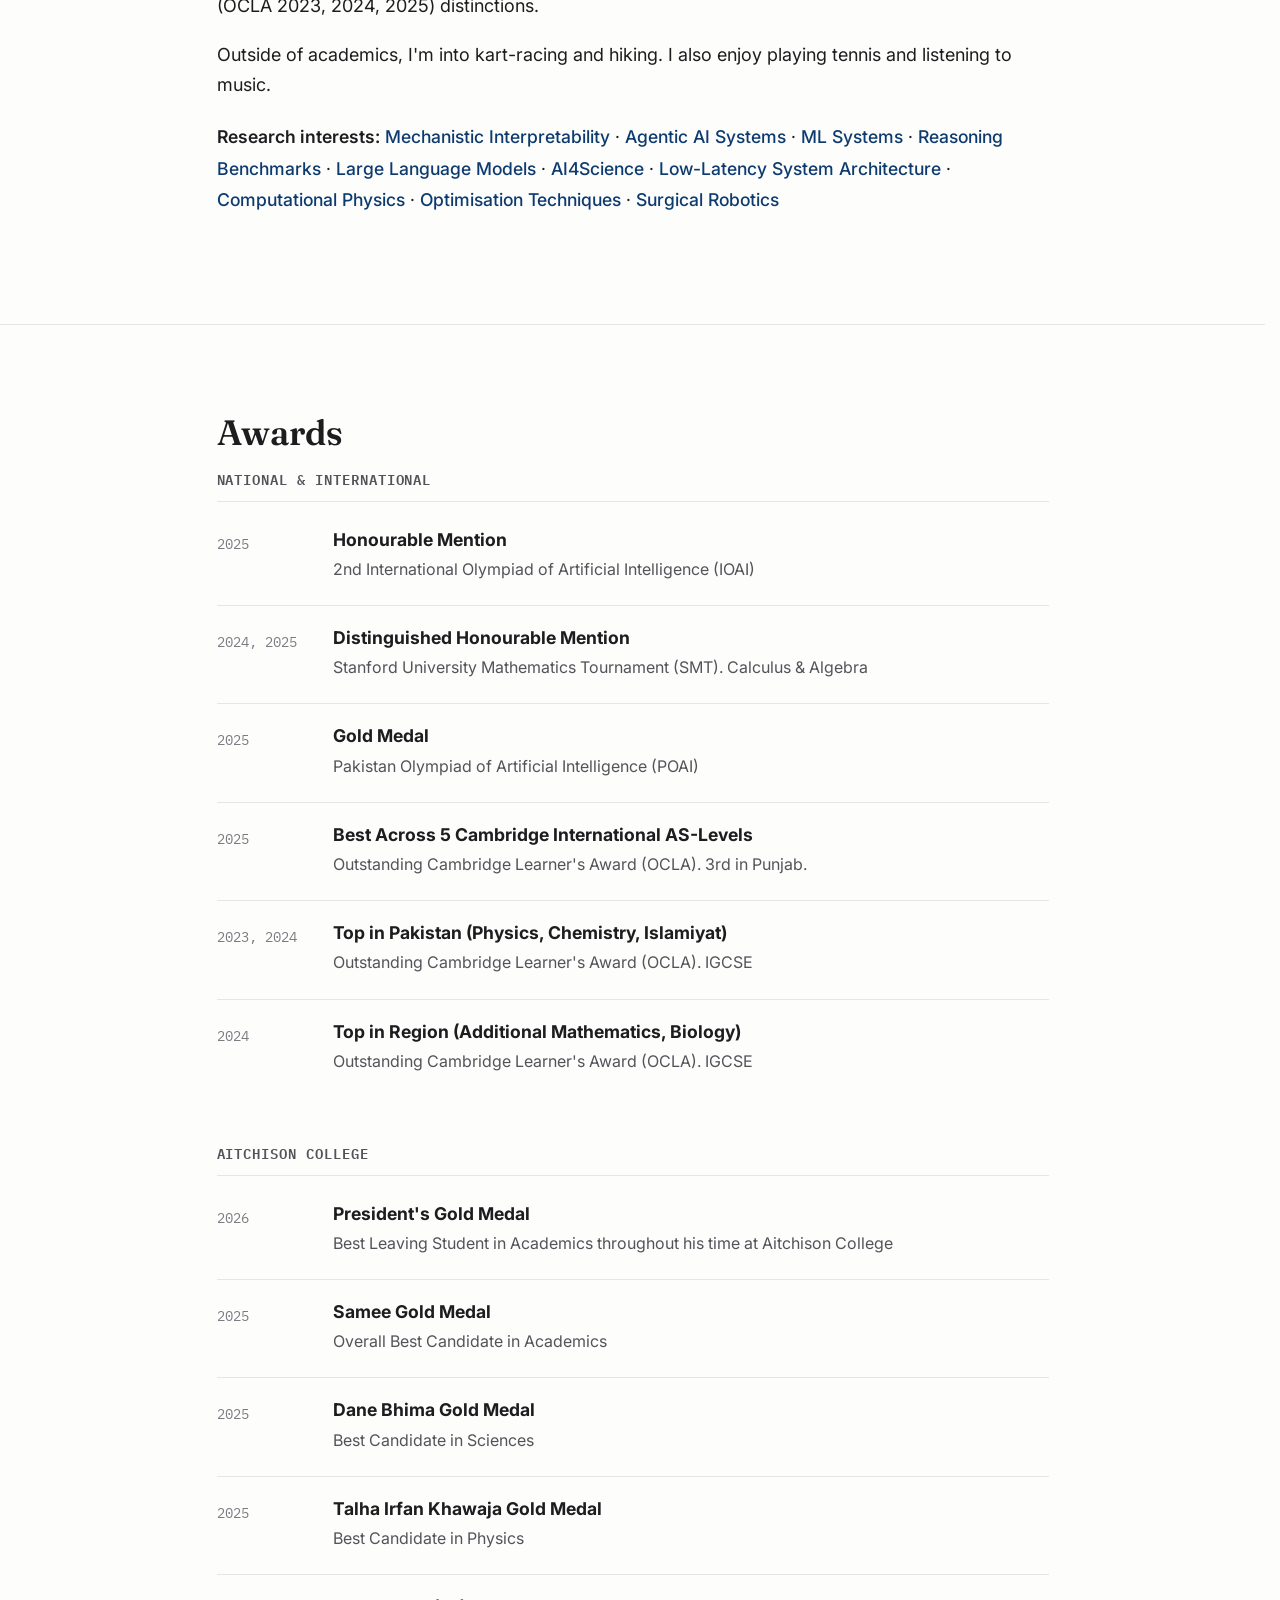
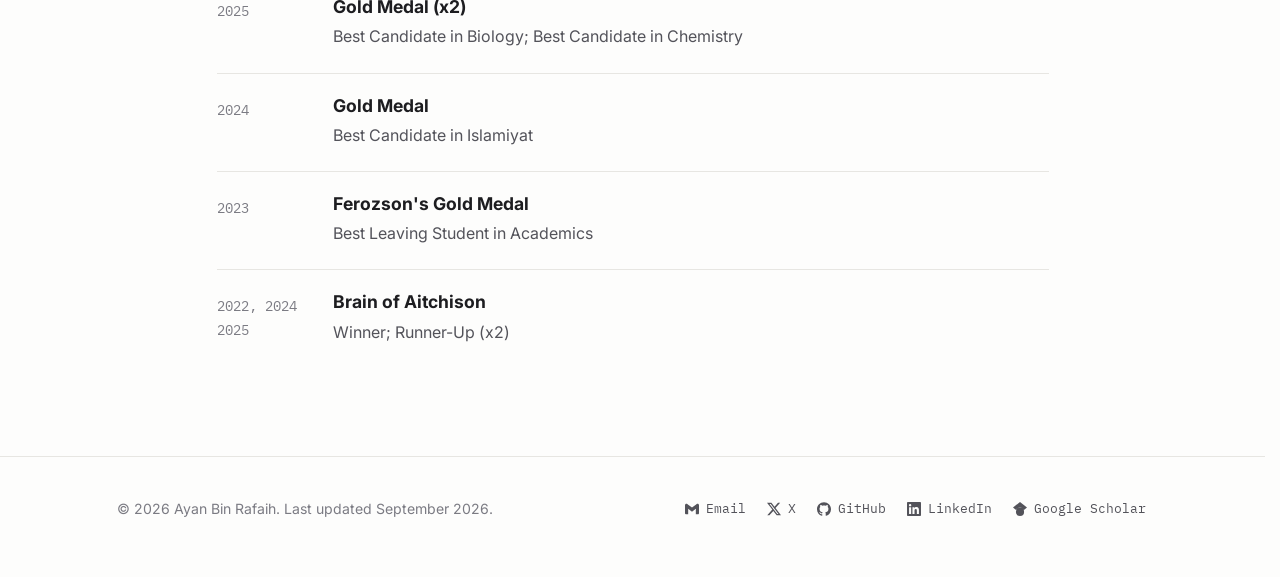
==== commit dfe8faaf: "update email link" ====
--- a/index.html
+++ b/index.html
@@ -3,6 +3,8 @@
 <head>
 <meta charset="UTF-8">
 <meta name="viewport" content="width=device-width, initial-scale=1.0">
+<meta name="theme-color" content="#f7f5f0" media="(prefers-color-scheme: light)">
+<meta name="theme-color" content="#d6d4cb" media="(prefers-color-scheme: dark)">
 <title>Ayan Bin Rafaih</title>
 <meta name="description" content="Ayan Bin Rafaih — machine learning, computational astrophysics, and robotics research.">
 
@@ -10,7 +12,7 @@
 <link rel="preconnect" href="https://fonts.gstatic.com" crossorigin>
 <link href="https://fonts.googleapis.com/css2?family=Fraunces:opsz,wght@9..144,500;9..144,600;9..144,700&family=Inter:wght@400;500;600;700&family=IBM+Plex+Mono:wght@400;500&display=swap" rel="stylesheet">
 
-<link rel="stylesheet" href="css/style.css?v=20">
+<link rel="stylesheet" href="css/style.css?v=30">
 </head>
 <body>
 
@@ -41,11 +43,11 @@
         <p class="tagline"></p>
 
         <div class="link-list">
-          <button type="button" class="link-item link-item--email" id="email-copy" data-email="ayanbrafaih@gmail.com" aria-label="Copy email address">
+          <a class="link-item link-item--email" id="email-copy" href="mailto:ayanbrafaih@gmail.com" data-email="ayanbrafaih@gmail.com" aria-label="Email ayanbrafaih@gmail.com">
             <svg width="16" height="16" viewBox="0 0 24 24" fill="currentColor" aria-hidden="true" focusable="false"><path d="M24 5.457v13.909c0 .904-.732 1.636-1.636 1.636h-3.819V11.73L12 16.64l-6.545-4.91v9.273H1.636A1.636 1.636 0 0 1 0 19.366V5.457c0-2.023 2.309-3.178 3.927-1.964L5.455 4.64 12 9.548l6.545-4.91 1.528-1.145C21.69 2.28 24 3.434 24 5.457z"></path></svg>
             <span class="link-label">Email</span>
-            <span class="icon-tooltip">Click to copy</span>
-          </button>
+            <span class="icon-tooltip">Email me</span>
+          </a>
 
           <a class="link-item link-item--github" href="https://github.com/ayanbinrafaih" target="_blank" rel="noopener" aria-label="GitHub">
             <svg width="16" height="16" viewBox="0 0 24 24" fill="currentColor" aria-hidden="true" focusable="false"><path d="M12 .297c-6.63 0-12 5.373-12 12 0 5.303 3.438 9.8 8.205 11.385.6.113.82-.258.82-.577 0-.285-.01-1.04-.015-2.04-3.338.724-4.042-1.61-4.042-1.61C4.422 18.07 3.633 17.7 3.633 17.7c-1.087-.744.084-.729.084-.729 1.205.084 1.838 1.236 1.838 1.236 1.07 1.835 2.809 1.305 3.495.998.108-.776.417-1.305.76-1.605-2.665-.3-5.466-1.332-5.466-5.93 0-1.31.465-2.38 1.235-3.22-.135-.303-.54-1.523.105-3.176 0 0 1.005-.322 3.3 1.23.96-.267 1.98-.399 3-.405 1.02.006 2.04.138 3 .405 2.28-1.552 3.285-1.23 3.285-1.23.645 1.653.24 2.873.12 3.176.765.84 1.23 1.91 1.23 3.22 0 4.61-2.805 5.625-5.475 5.92.42.36.81 1.096.81 2.22 0 1.606-.015 2.896-.015 3.286 0 .315.21.69.825.57C20.565 22.092 24 17.592 24 12.297c0-6.627-5.373-12-12-12"></path></svg>
@@ -98,8 +100,7 @@
       </p>
 
       <p>
-        <p>
-          Recently, I have worked on benchmarking SOTA LLMs on olympiad problems, evaluating reasoning traces for complex problems in physics and astrophysics (using human annotators and LLM-as-a-Judge techniques), identifying conceptual pitfalls, logical fallacies and hallucination instances in model responses.
+        Recently, I have worked on benchmarking SOTA LLMs on olympiad problems, evaluating reasoning traces for complex problems in physics and astrophysics (using human annotators and LLM-as-a-Judge techniques), identifying conceptual pitfalls, logical fallacies and hallucination instances in model responses.
           I have also worked with
           <a class="link-person" href="https://cv.hal.science/zachary-murray" target="_blank" rel="noopener noreferrer">
             Dr. Zachary Murray</a> at
@@ -108,7 +109,6 @@
           and Université Côte d'Azur on using simple, light-weight architectures for false positive detection using derived planetary parameters.
           Alongside that, I was at <a class="link-place" href="https://www.ucl.ac.uk/hawkes-institute" target="_blank" rel="noopener noreferrer">UCL Hawkes Institute</a>
           working with <a class="link-person" href="https://profiles.ucl.ac.uk/47802-evangelos-mazomenos" target="_blank" rel="noopener noreferrer">Prof. Evangelos Mazomenos</a> on robotic surgical skill classification using Bayesian-optimisation-based learning methods and acceleration-based kinematics features.
-        </p>
       </p>
       <p>
         Previously, I won an honourable mention at the 2nd International Olympiad of Artificial Intelligence (IOAI 2025).
@@ -121,16 +121,16 @@
       </p>
       <div class="research-interests">
         <strong>Research interests:</strong>
-        <a href="#">Mechanistic Interpretability</a> ·
-        <a href="#">Agentic AI Systems</a> ·
-        <a href="#">ML Systems</a> ·
-        <a href="#">Reasoning Benchmarks</a> ·
-        <a href="#">Large Language Models</a> ·
-        <a href="#">AI4Science</a>
-        <a href="#">Low-Latency System Architecture</a> ·
-        <a href="#">Computational Physics</a> ·
-        <a href="#">Optimisation Techniques</a> ·
-        <a href="#">Surgical Robotics</a>
+        <span class="interest">Mechanistic Interpretability</span> ·
+        <span class="interest">Agentic AI Systems</span> ·
+        <span class="interest">ML Systems</span> ·
+        <span class="interest">Reasoning Benchmarks</span> ·
+        <span class="interest">Large Language Models</span> ·
+        <span class="interest">AI4Science</span> ·
+        <span class="interest">Low-Latency System Architecture</span> ·
+        <span class="interest">Computational Physics</span> ·
+        <span class="interest">Optimisation Techniques</span> ·
+        <span class="interest">Surgical Robotics</span>
       </div>
     </div>
   </section>
@@ -272,15 +272,15 @@
   <div class="footer-wrap">
     <p>© 2026 Ayan Bin Rafaih. Last updated September 2026.</p>
     <div class="link-list link-list--inline">
-      <button type="button" class="link-item link-item--email" id="email-copy-footer" data-email="ayanbrafaih@gmail.com" aria-label="Copy email address">
+      <a class="link-item link-item--email" id="email-copy-footer" href="mailto:ayanbrafaih@gmail.com" data-email="ayanbrafaih@gmail.com" aria-label="Email ayanbrafaih@gmail.com">
         <svg width="16" height="16" viewBox="0 0 24 24" fill="currentColor" aria-hidden="true" focusable="false"><path d="M24 5.457v13.909c0 .904-.732 1.636-1.636 1.636h-3.819V11.73L12 16.64l-6.545-4.91v9.273H1.636A1.636 1.636 0 0 1 0 19.366V5.457c0-2.023 2.309-3.178 3.927-1.964L5.455 4.64 12 9.548l6.545-4.91 1.528-1.145C21.69 2.28 24 3.434 24 5.457z"></path></svg>
         <span class="link-label">Email</span>
-        <span class="icon-tooltip">Copy email</span>
-      </button>
-      <a class="link-item link-item--x" href="#" target="_blank" rel="noopener" aria-label="X (Twitter)">
+        <span class="icon-tooltip">Email me</span>
+      </a>
+      <a class="link-item link-item--x" href="https://x.com/ayanbinrafaih" target="_blank" rel="noopener" aria-label="X (Twitter)">
         <svg width="16" height="16" viewBox="0 0 24 24" fill="currentColor" aria-hidden="true" focusable="false"><path d="M18.901 1.153h3.68l-8.04 9.19L24 22.846h-7.406l-5.8-7.584-6.638 7.584H.474l8.6-9.83L0 1.154h7.594l5.243 6.932 6.064-6.933zm-1.291 19.49h2.039L6.486 3.24H4.298l13.312 17.403z"></path></svg>
         <span class="link-label">X</span>
-        <span class="icon-tooltip">X — add link</span>
+        <span class="icon-tooltip">X</span>
       </a>
       <a class="link-item link-item--github" href="https://github.com/ayanbinrafaih" target="_blank" rel="noopener" aria-label="GitHub">
         <svg width="16" height="16" viewBox="0 0 24 24" fill="currentColor" aria-hidden="true" focusable="false"><path d="M12 .297c-6.63 0-12 5.373-12 12 0 5.303 3.438 9.8 8.205 11.385.6.113.82-.258.82-.577 0-.285-.01-1.04-.015-2.04-3.338.724-4.042-1.61-4.042-1.61C4.422 18.07 3.633 17.7 3.633 17.7c-1.087-.744.084-.729.084-.729 1.205.084 1.838 1.236 1.838 1.236 1.07 1.835 2.809 1.305 3.495.998.108-.776.417-1.305.76-1.605-2.665-.3-5.466-1.332-5.466-5.93 0-1.31.465-2.38 1.235-3.22-.135-.303-.54-1.523.105-3.176 0 0 1.005-.322 3.3 1.23.96-.267 1.98-.399 3-.405 1.02.006 2.04.138 3 .405 2.28-1.552 3.285-1.23 3.285-1.23.645 1.653.24 2.873.12 3.176.765.84 1.23 1.91 1.23 3.22 0 4.61-2.805 5.625-5.475 5.92.42.36.81 1.096.81 2.22 0 1.606-.015 2.896-.015 3.286 0 .315.21.69.825.57C20.565 22.092 24 17.592 24 12.297c0-6.627-5.373-12-12-12"></path></svg>
@@ -301,6 +301,6 @@
   </div>
 </footer>
 
-<script src="js/main.js?v=2"></script>
+<script src="js/main.js?v=3"></script>
 </body>
 </html>
--- a/css/style.css
+++ b/css/style.css
@@ -25,7 +25,14 @@
     --meta-border:   #b9cdea;
     --ink-strong:    #1b1a18;
 
+    --header-bg:     rgba(247, 245, 240, 0.92);
+    --on-accent:     #ffffff;
+    --chip-border:   #bfbcb4;
+    --chip-text:     #35322e;
+
     --shadow: 0 1px 2px rgba(28, 28, 30, 0.04), 0 4px 16px rgba(28, 28, 30, 0.05);
+
+    color-scheme: light;
 
     --font-display: "Fraunces", "Iowan Old Style", Georgia, serif;
     --font-body: "Inter", -apple-system, BlinkMacSystemFont, "Segoe UI", sans-serif;
@@ -35,6 +42,32 @@
     --max-w-wide: 1080px;
     --radius: 10px;
     --radius-sm: 6px;
+  }
+
+  /* Dark mode: the original palette (same dark text, same blues), with the cream
+     backgrounds and borders shifted a few steps darker. Deliberately not a black theme. */
+  @media (prefers-color-scheme: dark) {
+    :root {
+      --bg:            #dddbd3;
+      --bg-elevated:   #eae8e2;
+      --bg-subtle:     #d1cfc7;
+      --border:        #c3c1b8;
+      --border-strong: #aaa79d;
+
+      --text-soft:     #47474e;
+      --text-faint:    #5c5c64;
+
+      --accent-soft:   #b6c9e5;
+      --accent-soft-2: #cbdaee;
+
+      --meta-soft:     #cbdaee;
+      --meta-border:   #9cb5d9;
+
+      --header-bg:     rgba(214, 212, 203, 0.92);
+      --chip-border:   #a19e94;
+
+      --shadow: 0 1px 2px rgba(28, 28, 30, 0.07), 0 4px 16px rgba(28, 28, 30, 0.08);
+    }
   }
 
   *, *::before, *::after { box-sizing: border-box; }
@@ -161,7 +194,7 @@
     position: sticky;
     top: 0;
     z-index: 50;
-    background: rgba(247, 245, 240, 0.92);
+    background: var(--header-bg);
     backdrop-filter: saturate(140%) blur(8px);
     border-bottom: 1px solid var(--border);
   }
@@ -216,22 +249,26 @@
     cursor: pointer;
     position: relative;
   }
+  /* three bars: the span is the middle bar, ::before / ::after are the top and bottom */
   .nav-toggle span,
   .nav-toggle span::before,
   .nav-toggle span::after {
     content: "";
     position: absolute;
-    left: 9px; right: 9px;
     height: 2px;
     background: var(--text);
-    transition: transform 0.2s ease, opacity 0.2s ease;
-  }
-  .nav-toggle span { top: 18px; }
+    border-radius: 1px;
+    transition: transform 0.2s ease, top 0.2s ease, background-color 0.2s ease;
+  }
+  .nav-toggle span { top: 17px; left: 9px; right: 9px; }
+  .nav-toggle span::before,
+  .nav-toggle span::after { left: 0; right: 0; }
   .nav-toggle span::before { top: -6px; }
   .nav-toggle span::after { top: 6px; }
-  .nav-toggle[aria-expanded="true"] span { opacity: 0; }
-  .nav-toggle[aria-expanded="true"] span::before { transform: translateY(6px) rotate(45deg); top: 0;}
-  .nav-toggle[aria-expanded="true"] span::after { transform: translateY(-6px) rotate(-45deg); top: 0;}
+  /* open: middle bar disappears, outer bars cross into an X */
+  .nav-toggle[aria-expanded="true"] span { background: transparent; }
+  .nav-toggle[aria-expanded="true"] span::before { top: 0; transform: rotate(45deg); }
+  .nav-toggle[aria-expanded="true"] span::after { top: 0; transform: rotate(-45deg); }
 
   @media (max-width: 760px) {
     .nav-toggle { display: block; }
@@ -247,7 +284,7 @@
       overflow: hidden;
       transition: max-height 0.25s ease;
     }
-    .site-nav.is-open { max-height: 320px; }
+    .site-nav.is-open { max-height: 420px; }
     .site-nav a {
       width: 100%;
       padding: 14px 24px;
@@ -275,9 +312,9 @@
 
   .btn-primary {
     background: var(--accent-strong);
-    color: #ffffff;
-  }
-  .btn-primary:hover { background: var(--accent); color: #fff; }
+    color: var(--on-accent);
+  }
+  .btn-primary:hover { background: var(--accent); color: var(--on-accent); }
 
   .btn-ghost {
     background: transparent;
@@ -448,6 +485,18 @@
   .link-list--inline .link-item svg,
   .link-list--inline .link-item--x svg { width: 14px; height: 14px; }
 
+  /* narrow screens: five labelled links can't share a row, so show icons only (aria-labels stay) */
+  @media (max-width: 560px) {
+    .link-list--inline { flex-wrap: nowrap; gap: 0 24px; }
+    .link-list--inline .link-label {
+      position: absolute;
+      width: 1px; height: 1px;
+      overflow: hidden;
+      clip: rect(0 0 0 0);
+      white-space: nowrap;
+    }
+  }
+
   .hero-photo {
     position: relative;
     aspect-ratio: 2 / 3;
@@ -657,8 +706,8 @@
     font-size: 0.8rem;
     font-weight: 500;
     background: transparent;
-    border: 1px solid #bfbcb4;
-    color: #35322e;
+    border: 1px solid var(--chip-border);
+    color: var(--chip-text);
     padding: 6px 13px;
     border-radius: 999px;
     cursor: pointer;
@@ -667,7 +716,40 @@
   .pub-filter.is-active {
     background: var(--accent-strong);
     border-color: var(--accent-strong);
-    color: #ffffff;
+    color: var(--on-accent);
+  }
+
+  /* projects page: filters grouped into labelled rows */
+  .pub-filters--grouped {
+    flex-direction: column;
+    flex-wrap: nowrap;
+    gap: 14px;
+  }
+  .filter-group {
+    display: flex;
+    align-items: flex-start;
+    gap: 14px;
+  }
+  .filter-group-label {
+    flex: none;
+    width: 84px;
+    padding-top: 8px;
+    font-family: var(--font-mono);
+    font-size: 0.7rem;
+    text-transform: uppercase;
+    letter-spacing: 0.05em;
+    color: var(--text-faint);
+  }
+  .filter-group-buttons {
+    display: flex;
+    flex-wrap: wrap;
+    gap: 8px;
+    flex: 1;
+    min-width: 0;
+  }
+  @media (max-width: 640px) {
+    .filter-group { flex-direction: column; gap: 6px; }
+    .filter-group-label { width: auto; padding-top: 0; }
   }
 
   .pub-list {
@@ -796,6 +878,17 @@
     font-size: 0.72rem;
     color: var(--text-faint);
   }
+  .project-footnote .footnote-brand { white-space: nowrap; }
+  .project-footnote .footnote-logo {
+    display: inline-block; /* global img rule is display:block */
+    height: 0.9em; /* logo cap height (19/24 of the image) matches the mono text's */
+    width: auto;
+    vertical-align: -0.19em; /* sits the logo's baseline on the text baseline */
+  }
+  .project-footnote .footnote-logo--play {
+    height: 1.28em; /* wordmark cap height is 55% of the image, so this matches the text's */
+    vertical-align: -0.29em;
+  }
 
   .project-head {
     display: flex;
@@ -885,6 +978,13 @@
   @media (max-width: 900px) {
     .project-body { flex-direction: column; }
     .project-figure { width: 100%; max-width: 480px; }
+    .project-card--footnoted { padding-bottom: 30px; }
+    .project-footnote {
+      position: static;
+      display: block;
+      margin-top: 18px;
+      text-align: right;
+    }
   }
 
   .project-card ul.bullets {
@@ -926,13 +1026,9 @@
     color: var(--text);
 }
 
-.research-interests a {
+.research-interests .interest {
     color: var(--link);
-    text-decoration: none;
-}
-
-.research-interests a:hover {
-    text-decoration: underline;
+    font-weight: 500;
 }
 
 .lead-item { padding: 26px 0; }
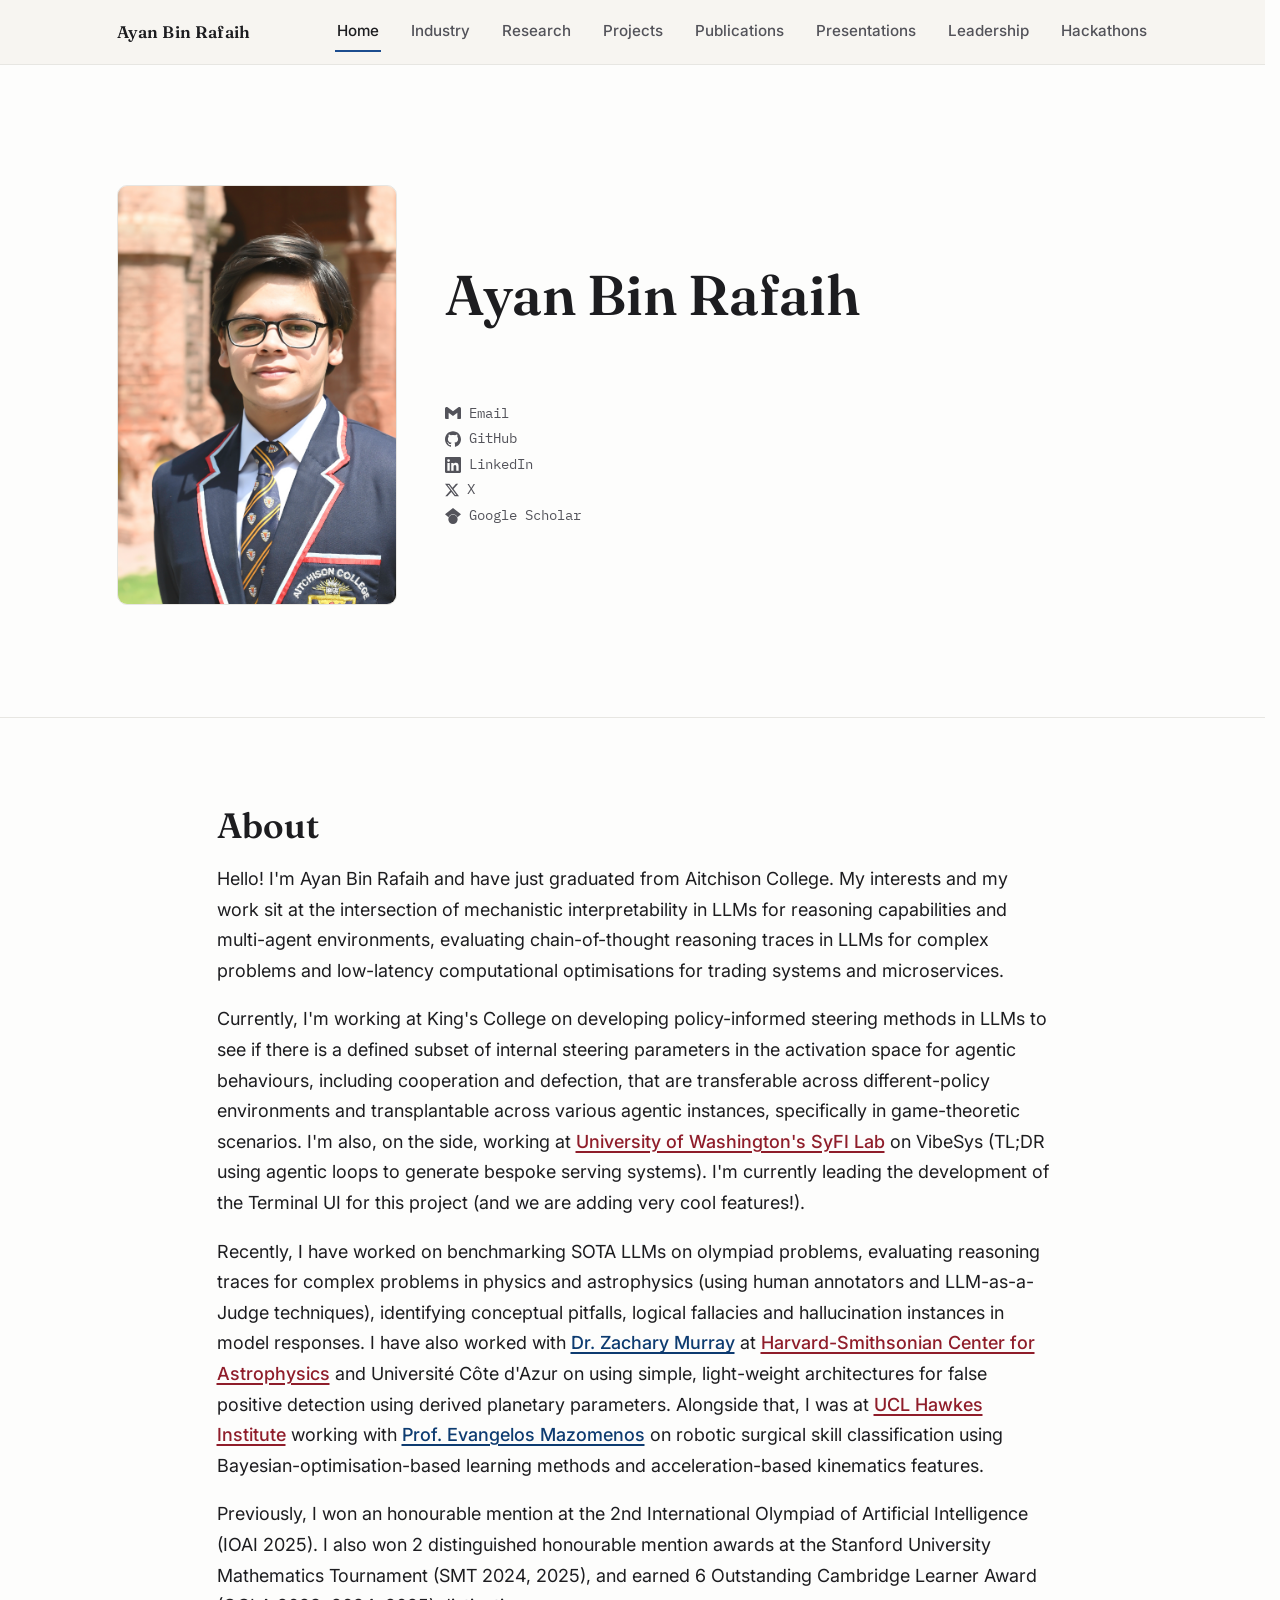
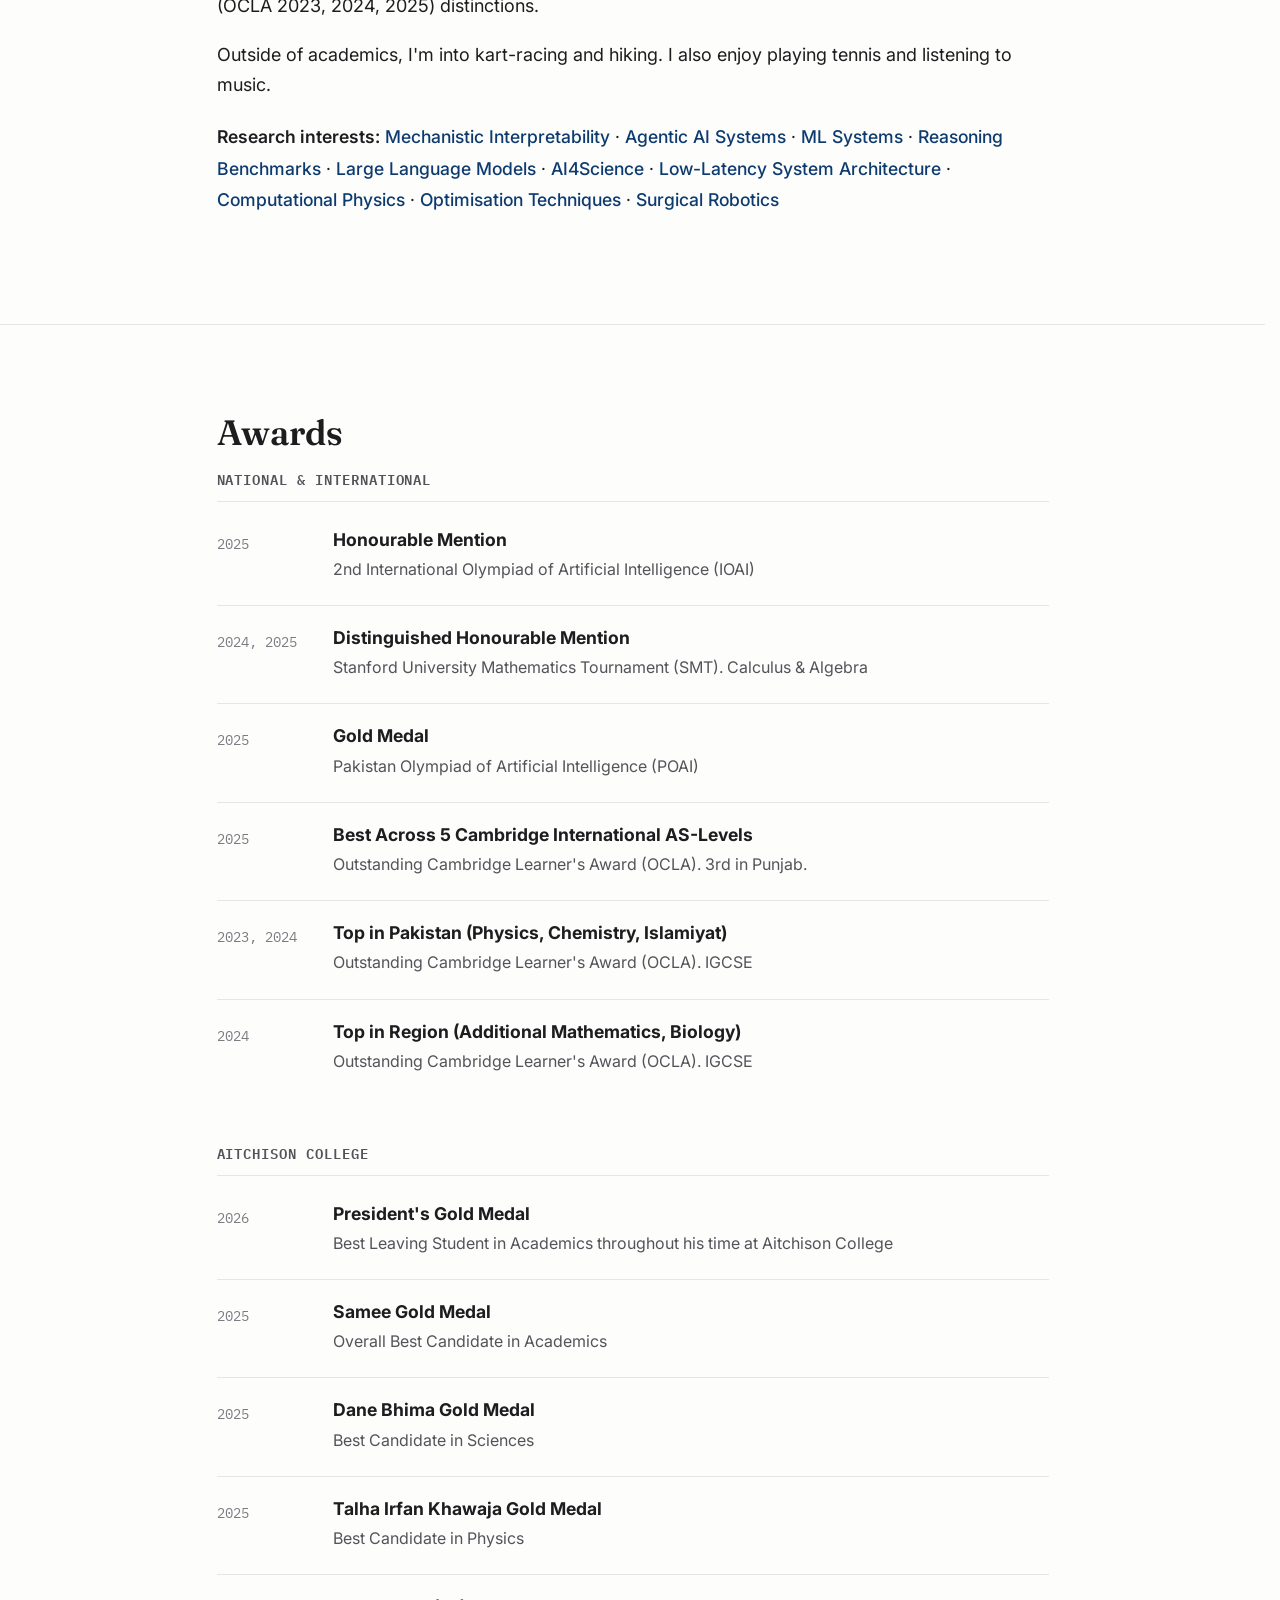
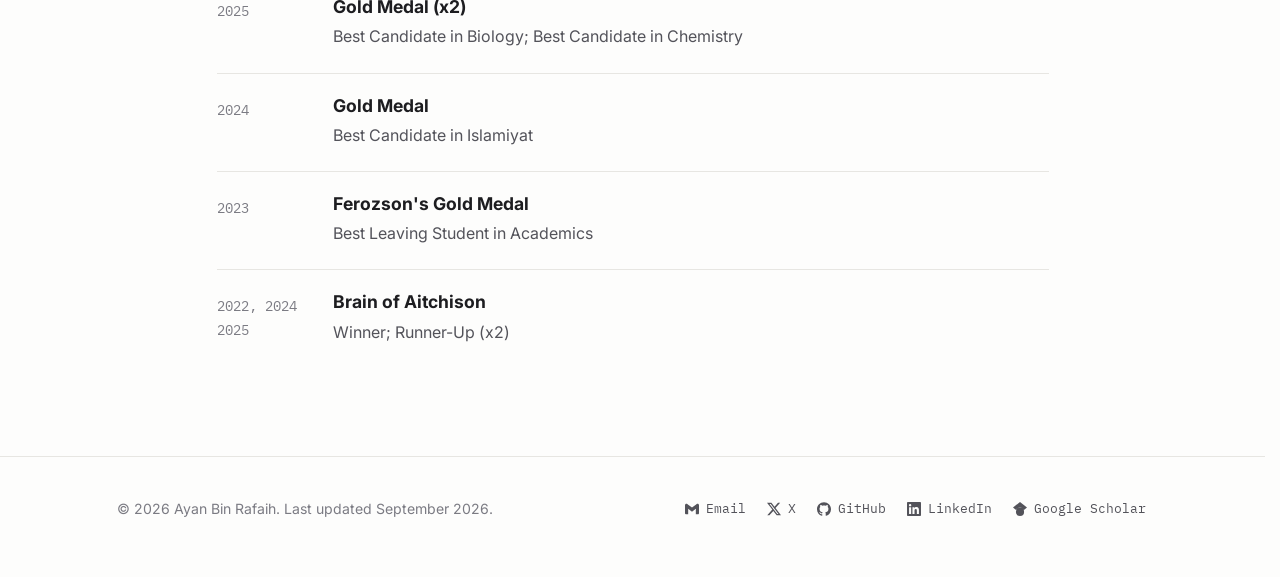
==== commit cfbec49c: "add hackathons" ====
--- a/index.html
+++ b/index.html
@@ -4,7 +4,7 @@
 <meta charset="UTF-8">
 <meta name="viewport" content="width=device-width, initial-scale=1.0">
 <meta name="theme-color" content="#f7f5f0" media="(prefers-color-scheme: light)">
-<meta name="theme-color" content="#d6d4cb" media="(prefers-color-scheme: dark)">
+<meta name="theme-color" content="#dadfe7" media="(prefers-color-scheme: dark)">
 <title>Ayan Bin Rafaih</title>
 <meta name="description" content="Ayan Bin Rafaih — machine learning, computational astrophysics, and robotics research.">
 
@@ -12,7 +12,7 @@
 <link rel="preconnect" href="https://fonts.gstatic.com" crossorigin>
 <link href="https://fonts.googleapis.com/css2?family=Fraunces:opsz,wght@9..144,500;9..144,600;9..144,700&family=Inter:wght@400;500;600;700&family=IBM+Plex+Mono:wght@400;500&display=swap" rel="stylesheet">
 
-<link rel="stylesheet" href="css/style.css?v=30">
+<link rel="stylesheet" href="css/style.css?v=31">
 </head>
 <body>
 
@@ -30,6 +30,7 @@
       <a href="publications.html">Publications</a>
       <a href="presentations.html">Presentations</a>
       <a href="leadership.html">Leadership</a>
+      <a href="hackathons.html">Hackathons</a>
     </nav>
   </div>
 </header>
@@ -301,6 +302,6 @@
   </div>
 </footer>
 
-<script src="js/main.js?v=3"></script>
+<script src="js/main.js?v=4"></script>
 </body>
 </html>
--- a/css/style.css
+++ b/css/style.css
@@ -30,6 +30,14 @@
     --chip-border:   #bfbcb4;
     --chip-text:     #35322e;
 
+    /* hackathons page: one hue per kind of entry */
+    --comp:          #8a5a14;
+    --comp-soft:     #faf4e8;
+    --comp-border:   #e8d5b0;
+    --prog:          #1c4d8f;
+    --prog-soft:     #eef3fa;
+    --prog-border:   #c3d4ec;
+
     --shadow: 0 1px 2px rgba(28, 28, 30, 0.04), 0 4px 16px rgba(28, 28, 30, 0.05);
 
     color-scheme: light;
@@ -44,29 +52,35 @@
     --radius-sm: 6px;
   }
 
-  /* Dark mode: the original palette (same dark text, same blues), with the cream
-     backgrounds and borders shifted a few steps darker. Deliberately not a black theme. */
+  /* Dark mode: the original palette (same dark text, same blues) on a dimmed background,
+     so it is easier on the eyes at night. Deliberately not a black theme. The greys lean
+     slightly cool rather than beige, which keeps the page crisp instead of muddy. */
   @media (prefers-color-scheme: dark) {
     :root {
-      --bg:            #dddbd3;
-      --bg-elevated:   #eae8e2;
-      --bg-subtle:     #d1cfc7;
-      --border:        #c3c1b8;
-      --border-strong: #aaa79d;
-
-      --text-soft:     #47474e;
-      --text-faint:    #5c5c64;
-
-      --accent-soft:   #b6c9e5;
-      --accent-soft-2: #cbdaee;
-
-      --meta-soft:     #cbdaee;
-      --meta-border:   #9cb5d9;
-
-      --header-bg:     rgba(214, 212, 203, 0.92);
-      --chip-border:   #a19e94;
-
-      --shadow: 0 1px 2px rgba(28, 28, 30, 0.07), 0 4px 16px rgba(28, 28, 30, 0.08);
+      --bg:            #e2e6ec;
+      --bg-elevated:   #eef1f5;
+      --bg-subtle:     #d7dce4;
+      --border:        #c7ced8;
+      --border-strong: #a9b2bf;
+
+      --text-soft:     #43464e;
+      --text-faint:    #565a63;
+
+      --accent-soft:   #b8cbe6;
+      --accent-soft-2: #cddbef;
+
+      --meta-soft:     #cddbef;
+      --meta-border:   #9db5d8;
+
+      --header-bg:     rgba(218, 223, 231, 0.92);
+      --chip-border:   #9aa3b1;
+
+      --comp-soft:     #f1e9d9;
+      --comp-border:   #cfb88c;
+      --prog-soft:     #dde6f2;
+      --prog-border:   #a9bedb;
+
+      --shadow: 0 1px 2px rgba(28, 32, 40, 0.07), 0 4px 16px rgba(28, 32, 40, 0.08);
     }
   }
 
@@ -270,7 +284,13 @@
   .nav-toggle[aria-expanded="true"] span::before { top: 0; transform: rotate(45deg); }
   .nav-toggle[aria-expanded="true"] span::after { top: 0; transform: rotate(-45deg); }
 
-  @media (max-width: 760px) {
+  /* 8 tabs: tighten the bar before it meets the logo, then switch to the menu button */
+  @media (max-width: 1120px) {
+    .site-nav { gap: 18px; }
+    .site-nav a { font-size: 0.9rem; }
+  }
+
+  @media (max-width: 960px) {
     .nav-toggle { display: block; }
     .site-nav {
       position: absolute;
@@ -284,9 +304,10 @@
       overflow: hidden;
       transition: max-height 0.25s ease;
     }
-    .site-nav.is-open { max-height: 420px; }
+    .site-nav.is-open { max-height: 520px; }
     .site-nav a {
       width: 100%;
+      font-size: 0.95rem;
       padding: 14px 24px;
       border-bottom: 1px solid var(--border);
       border-left: 3px solid transparent;
@@ -616,7 +637,7 @@
   }
 
   .page-header {
-    padding: 56px 0 24px;
+    padding: 56px 24px 24px; /* keep .section-inner's side gutter on narrow screens */
   }
   .page-header h1 { margin-bottom: 14px; }
   .page-header p {
@@ -1078,3 +1099,226 @@
     .lead-row { flex-direction: column; gap: 4px; }
     .lead-org, .lead-date { text-align: left; }
 }
+
+/* hackathons page: one card per competition or program. Competitions use the amber hue and
+   programs the blue one, on the card's left edge, the kind chip, the detail box and the
+   filter dots, so the colour reads as a legend. */
+.kind-dot {
+    display: inline-block;
+    width: 8px;
+    height: 8px;
+    border-radius: 50%;
+    margin-right: 7px;
+    vertical-align: 0.06em;
+}
+.kind-dot--competition { background: var(--comp); }
+.kind-dot--program { background: var(--prog); }
+.pub-filter.is-active .kind-dot { box-shadow: 0 0 0 1.5px var(--on-accent); }
+
+.hack-list {
+    display: grid;
+    gap: 28px;
+}
+
+.hack-card {
+    --kind: var(--comp);
+    --kind-soft: var(--comp-soft);
+    --kind-border: var(--comp-border);
+    background: var(--bg-elevated);
+    border: 1px solid var(--border);
+    border-radius: var(--radius);
+    /* inset shadow is the coloured edge; it follows the rounded corners, unlike border-left */
+    box-shadow: inset 4px 0 0 var(--kind), var(--shadow);
+    padding: 28px 32px 0 36px;
+}
+.hack-card--program {
+    --kind: var(--prog);
+    --kind-soft: var(--prog-soft);
+    --kind-border: var(--prog-border);
+}
+
+.hack-body {
+    display: grid;
+    grid-template-columns: 108px minmax(0, 1fr) minmax(0, 1.05fr) 236px;
+    grid-template-areas: "logo intro detail figure";
+    gap: 20px 28px;
+    align-items: start;
+}
+.hack-body--no-figure { grid-template-areas: "logo intro detail detail"; }
+
+.hack-logo { grid-area: logo; }
+.hack-intro { grid-area: intro; min-width: 0; }
+.hack-detail { grid-area: detail; }
+.hack-figure { grid-area: figure; }
+
+.hack-logo img {
+    width: 100%;
+    aspect-ratio: 1;
+    height: auto;
+    object-fit: cover;
+    border-radius: var(--radius-sm);
+    border: 1px solid var(--border);
+}
+
+.hack-meta {
+    display: flex;
+    flex-wrap: wrap;
+    align-items: center;
+    gap: 6px 12px;
+    margin-bottom: 10px;
+}
+.hack-kind {
+    font-family: var(--font-mono);
+    font-size: 0.74rem;
+    font-weight: 500;
+    line-height: 1.5;
+    color: var(--kind);
+    background: var(--kind-soft);
+    border: 1px solid var(--kind-border);
+    padding: 2px 10px;
+    border-radius: 999px;
+}
+.hack-date {
+    white-space: nowrap;
+    font-family: var(--font-mono);
+    font-size: 0.8rem;
+    letter-spacing: 0.02em;
+    color: var(--meta);
+}
+
+.hack-title {
+    font-size: 1.4rem;
+    margin: 0 0 4px;
+}
+.hack-org {
+    margin: 0 0 10px;
+    font-size: 0.95rem;
+    font-weight: 600;
+    color: var(--text);
+}
+.hack-org-brand { white-space: nowrap; }
+.hack-org-logo {
+    display: inline-block; /* global img rule is display:block */
+    height: 0.86em; /* logo cap height (19/24 of the image) matches the text's */
+    width: auto;
+    vertical-align: -0.12em;
+}
+.hack-desc {
+    margin: 0;
+    font-size: 0.95rem;
+    line-height: 1.65;
+    color: var(--text-soft);
+}
+.hack-desc code {
+    font-family: var(--font-mono);
+    font-size: 0.86em;
+    color: var(--text);
+    background: var(--bg-subtle);
+    padding: 1px 5px;
+    border-radius: 4px;
+}
+
+.hack-detail {
+    background: var(--kind-soft);
+    border: 1px solid var(--kind-border);
+    border-radius: var(--radius-sm);
+    padding: 16px 18px;
+}
+.hack-detail-title {
+    font-family: var(--font-body);
+    font-size: 0.82rem;
+    font-weight: 600;
+    color: var(--kind);
+    margin: 0 0 8px;
+}
+.hack-detail ul {
+    margin: 0;
+    padding-left: 1.1em;
+    font-size: 0.9rem;
+    line-height: 1.6;
+    color: var(--text-soft);
+}
+.hack-detail li { margin-bottom: 6px; }
+.hack-detail li:last-child { margin-bottom: 0; }
+.hack-detail li::marker { color: var(--kind); }
+.hack-detail strong { font-weight: 600; color: var(--text); }
+
+.hack-figure { margin: 0; }
+.hack-figure a {
+    display: block;
+    background: #ffffff; /* the figure is drawn on white, in both themes */
+    border: 1px solid var(--border);
+    border-radius: var(--radius-sm);
+    overflow: hidden;
+    text-decoration: none;
+    transition: border-color 0.15s ease;
+}
+.hack-figure a:hover { border-color: var(--accent); }
+.hack-figure img { width: 100%; height: auto; }
+
+.hack-foot {
+    display: flex;
+    flex-wrap: wrap;
+    align-items: center;
+    justify-content: space-between;
+    gap: 12px 24px;
+    margin-top: 24px;
+    padding: 16px 0 18px;
+    border-top: 1px solid var(--border);
+}
+.hack-result {
+    flex: 1 1 320px; /* small basis, so the Code pill stays on the same line */
+    display: flex;
+    align-items: flex-start;
+    gap: 10px;
+    margin: 0;
+    font-size: 1rem;
+    line-height: 1.55;
+    color: var(--text);
+}
+.hack-result svg { flex: none; margin-top: 2px; color: var(--kind); }
+.hack-result strong { font-weight: 600; }
+.hack-foot .pill-row { margin-top: 0; flex: none; }
+
+@media (max-width: 1100px) {
+    .hack-body {
+        grid-template-columns: 96px minmax(0, 1fr) 200px;
+        grid-template-areas:
+            "logo intro intro"
+            "logo detail figure";
+    }
+    .hack-body--no-figure {
+        grid-template-areas:
+            "logo intro intro"
+            "logo detail detail";
+    }
+}
+@media (max-width: 760px) {
+    .hack-card { padding: 22px 20px 0 24px; }
+    .hack-body {
+        grid-template-columns: 72px minmax(0, 1fr);
+        grid-template-areas:
+            "logo intro"
+            "detail detail"
+            "figure figure";
+        gap: 18px 16px;
+    }
+    .hack-body--no-figure {
+        grid-template-areas:
+            "logo intro"
+            "detail detail";
+    }
+    .hack-figure { max-width: 300px; }
+    .hack-title { font-size: 1.25rem; }
+}
+/* phones: the logo floats beside the title and the description wraps under it, so the text
+   gets the full card width instead of a narrow column */
+@media (max-width: 560px) {
+    .hack-body { display: block; }
+    .hack-logo { float: left; width: 64px; margin: 2px 14px 6px 0; }
+    /* own block context, so a long title wraps beside the logo rather than under it */
+    .hack-meta, .hack-title, .hack-org { display: flow-root; }
+    .hack-title { font-size: 1.2rem; }
+    .hack-detail,
+    .hack-figure { clear: both; margin-top: 18px; }
+}
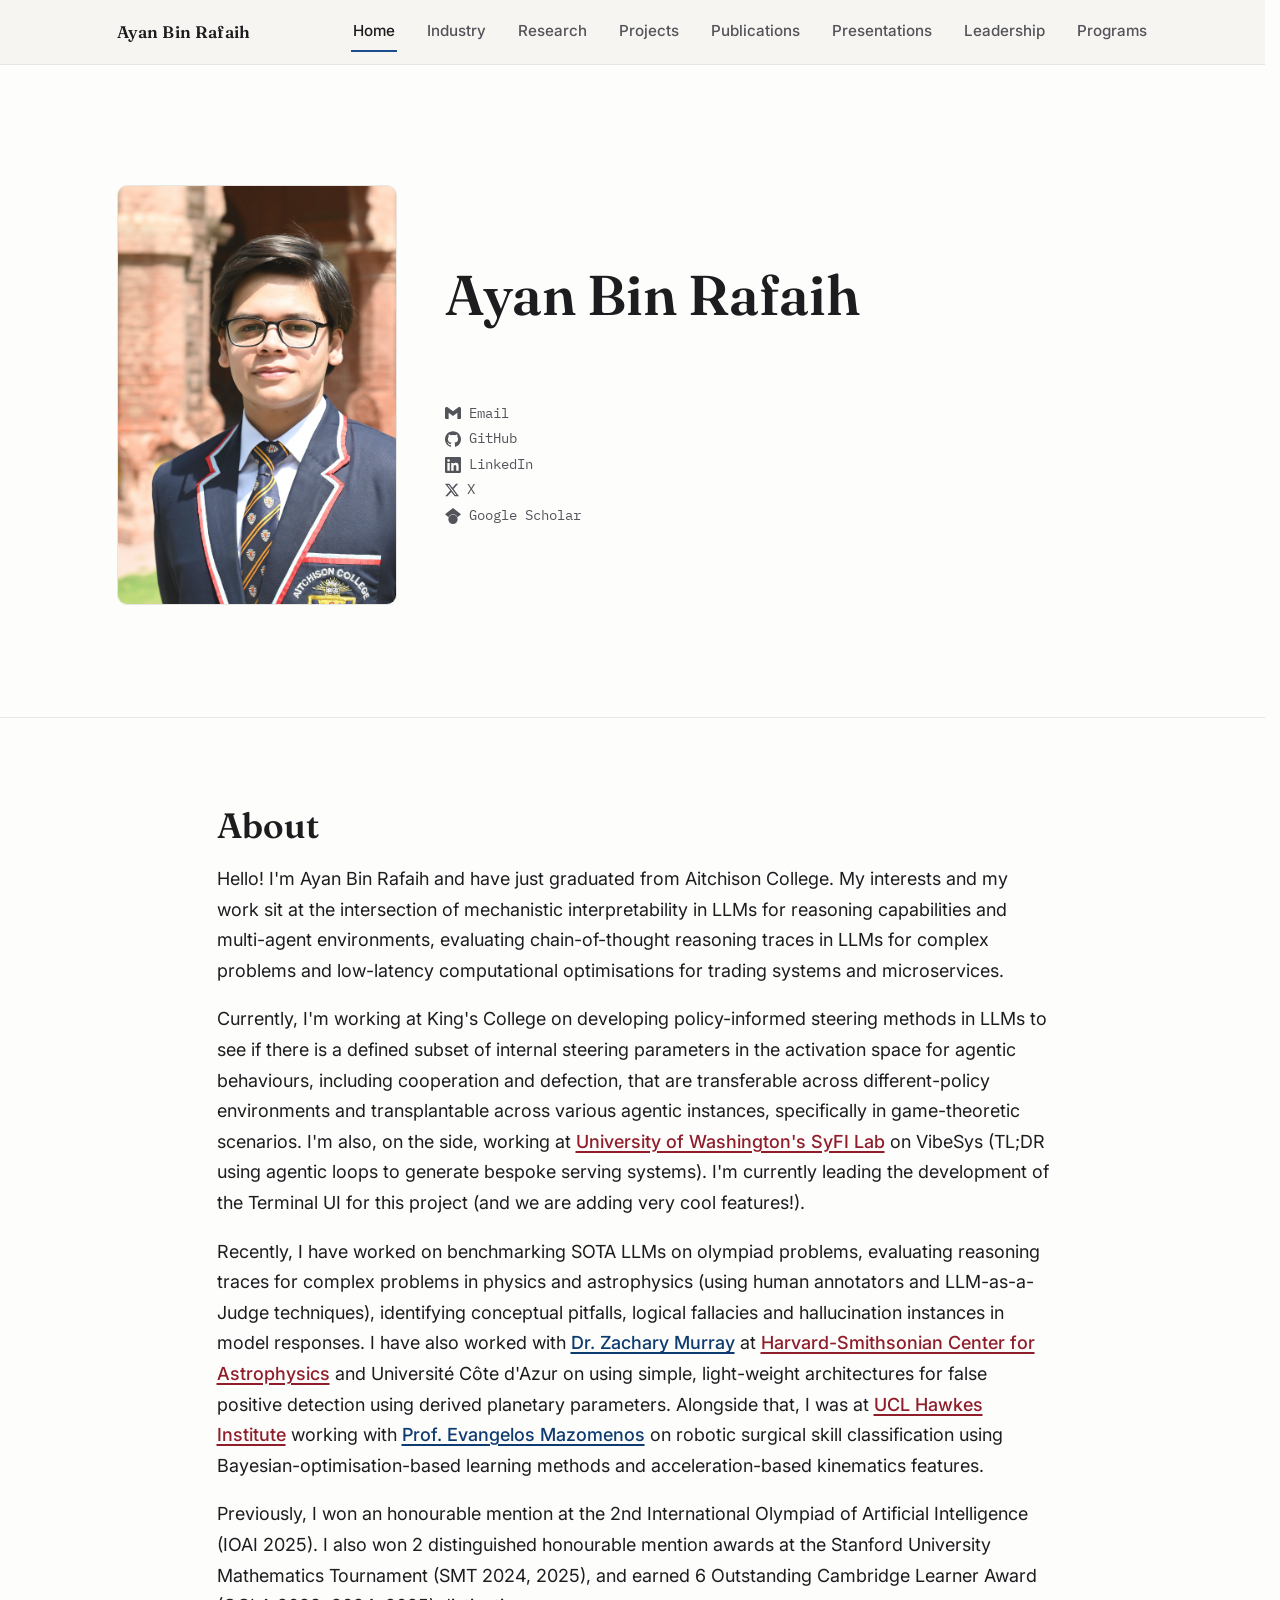
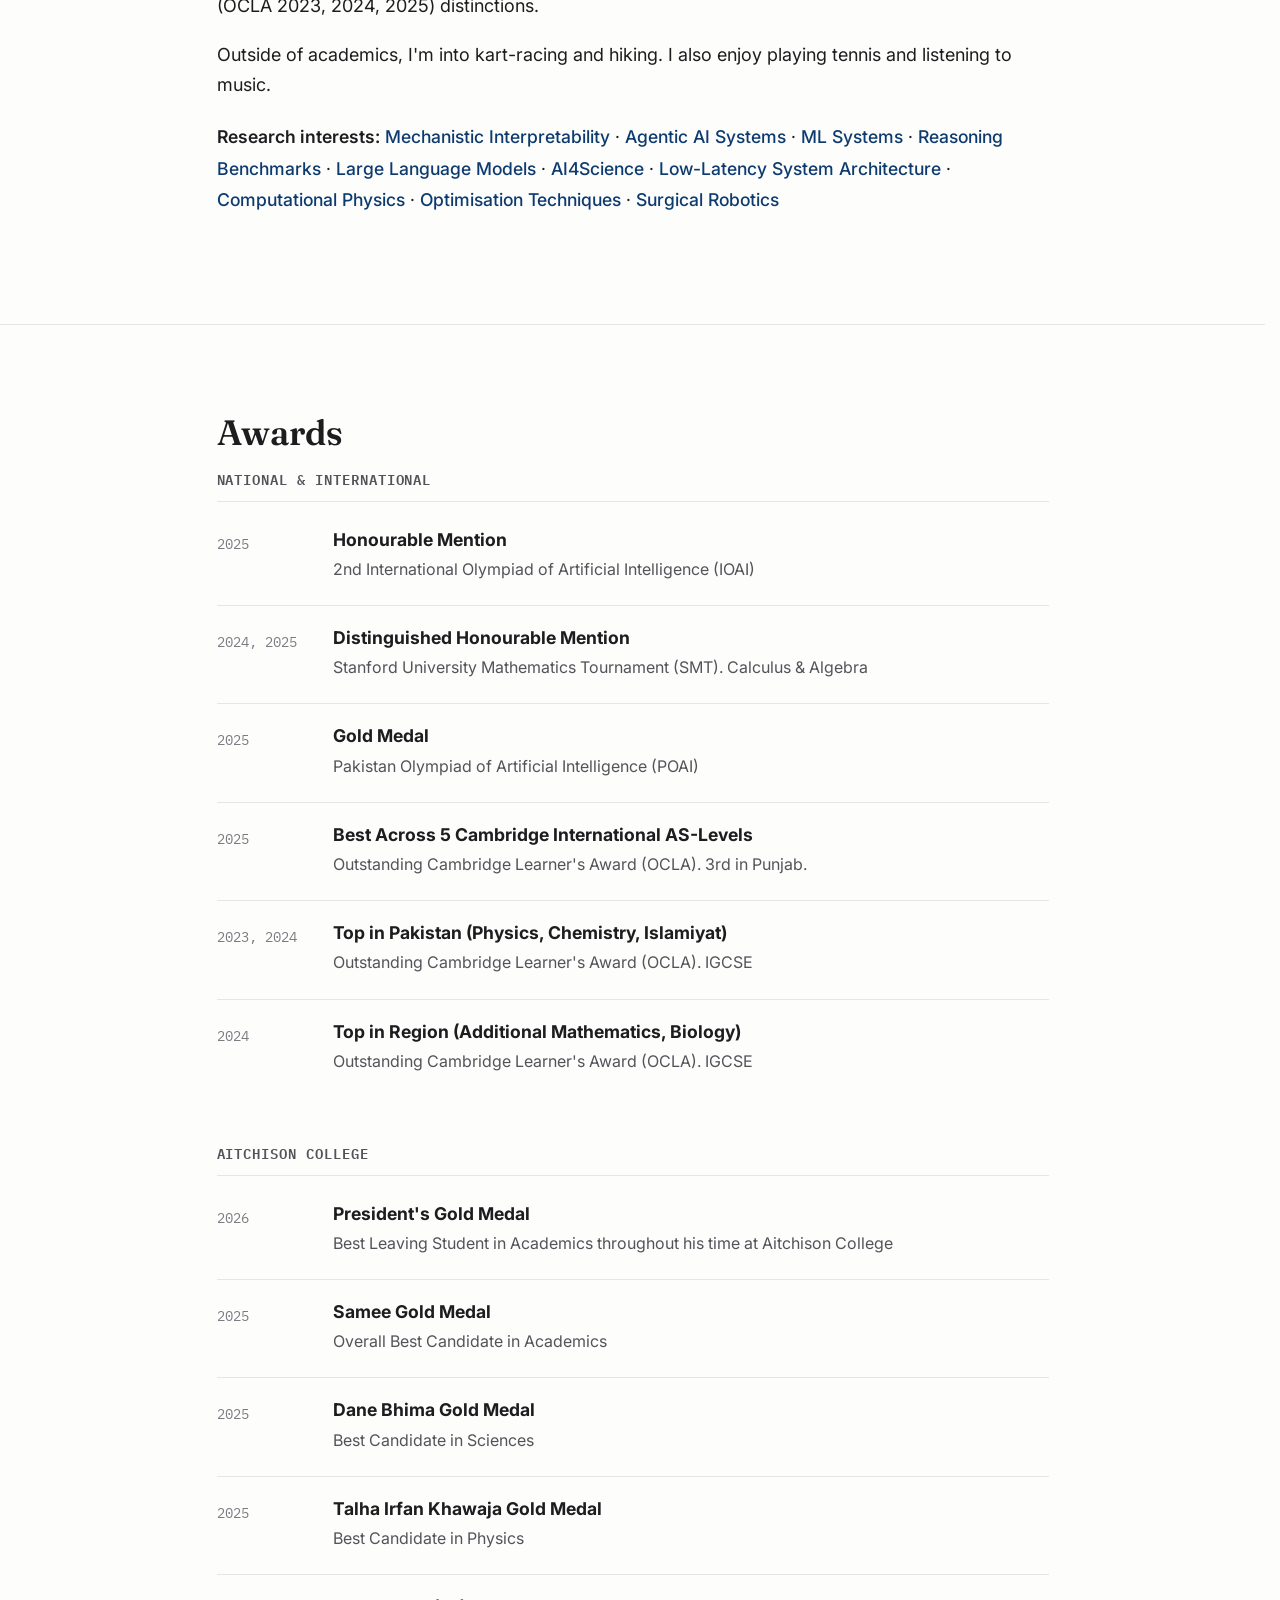
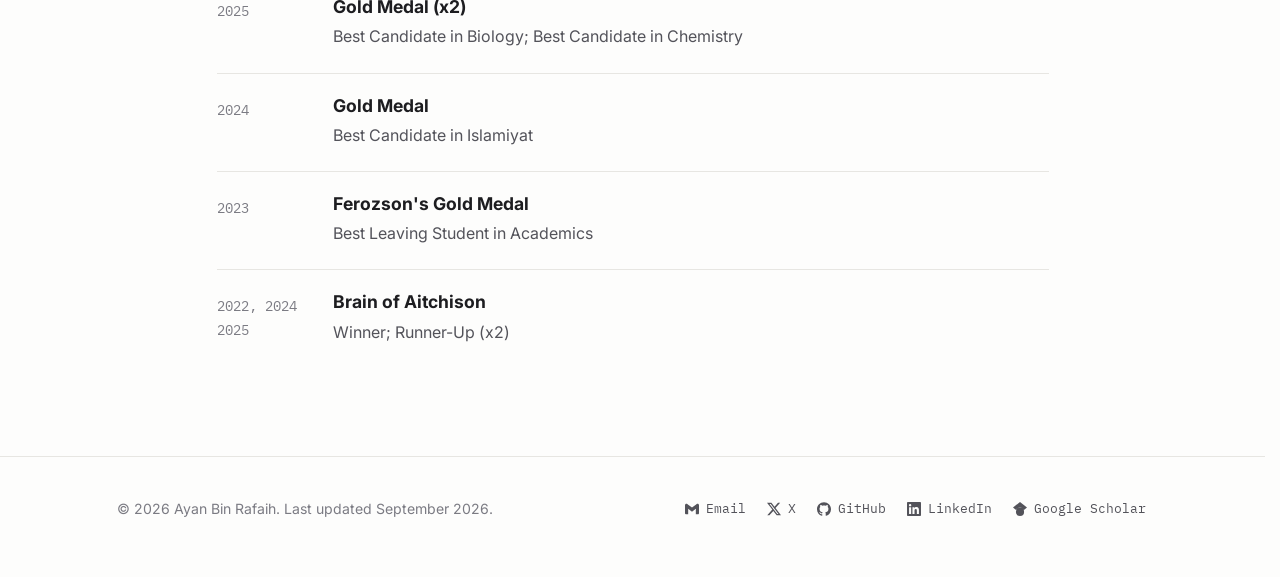
==== commit 730c57cd: "change hackathons tab" ====
--- a/index.html
+++ b/index.html
@@ -30,7 +30,7 @@
       <a href="publications.html">Publications</a>
       <a href="presentations.html">Presentations</a>
       <a href="leadership.html">Leadership</a>
-      <a href="hackathons.html">Hackathons</a>
+      <a href="hackathons.html">Programs</a>
     </nav>
   </div>
 </header>
